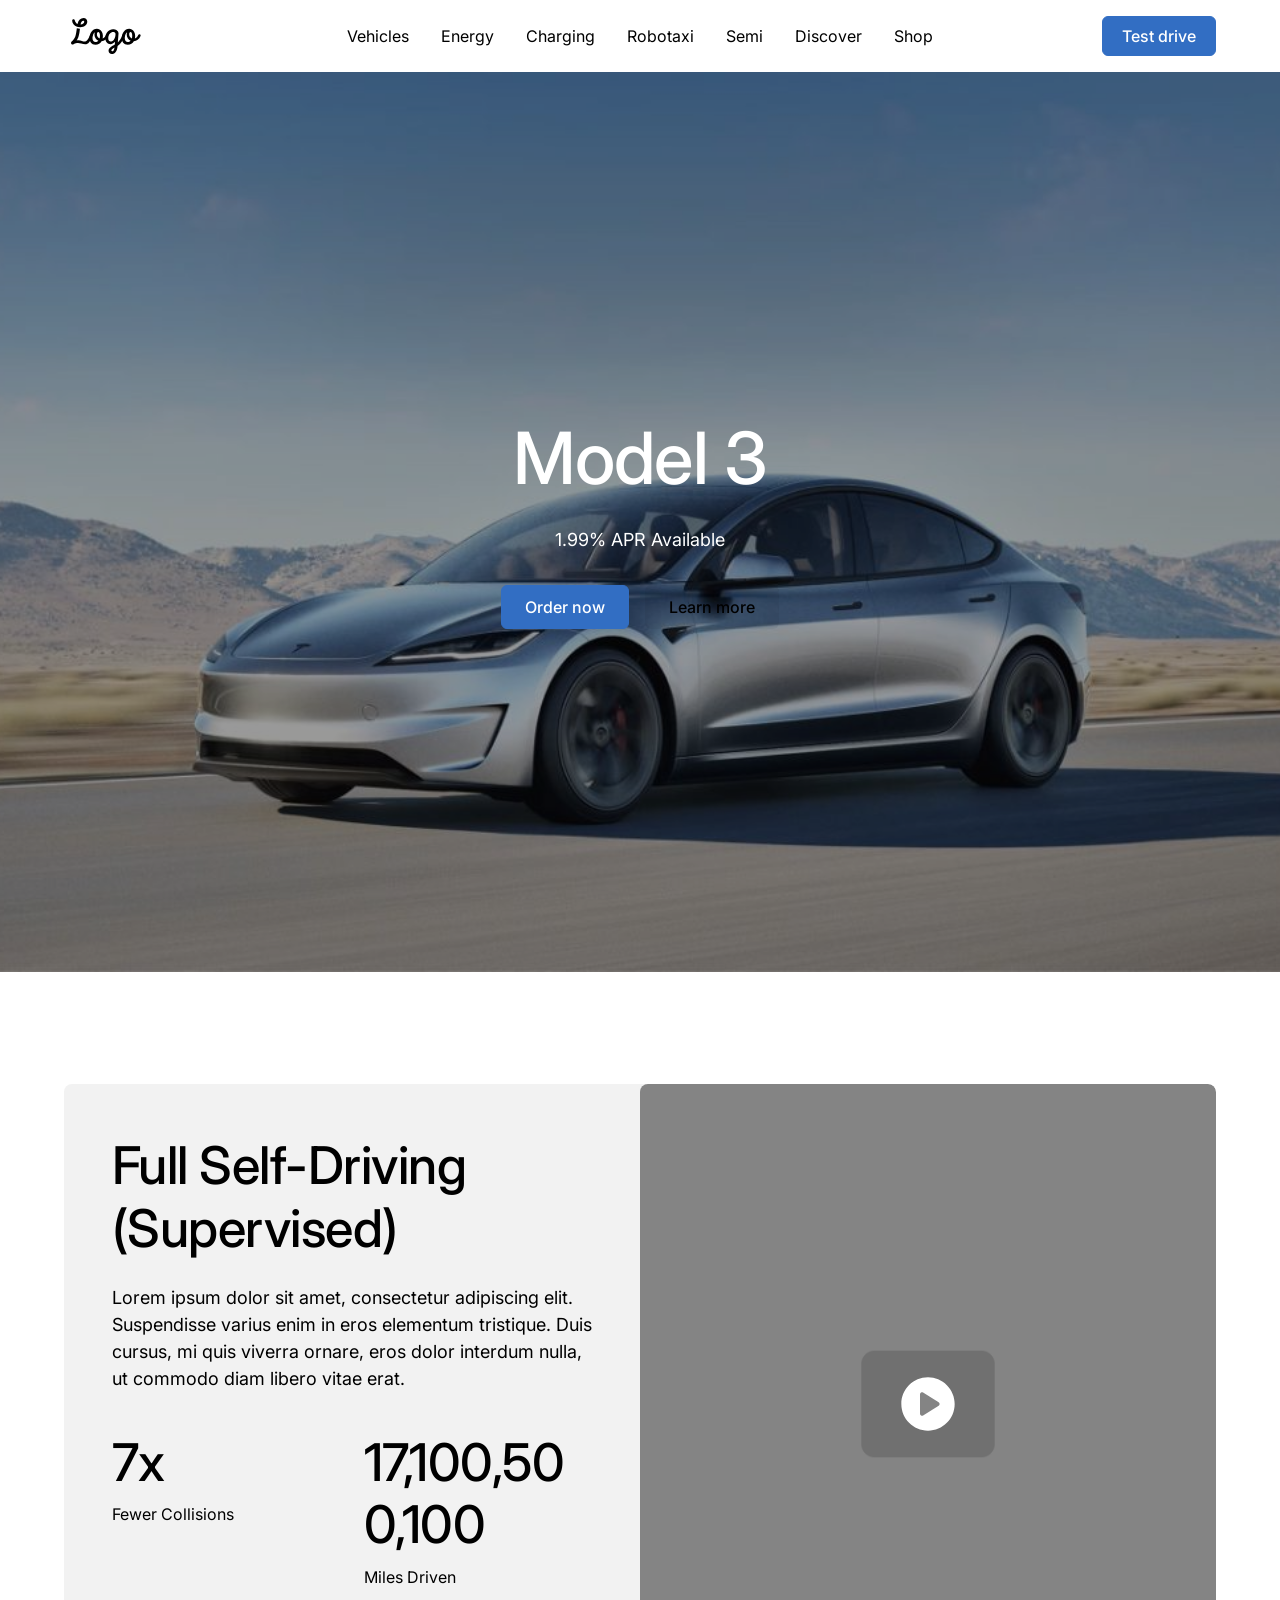
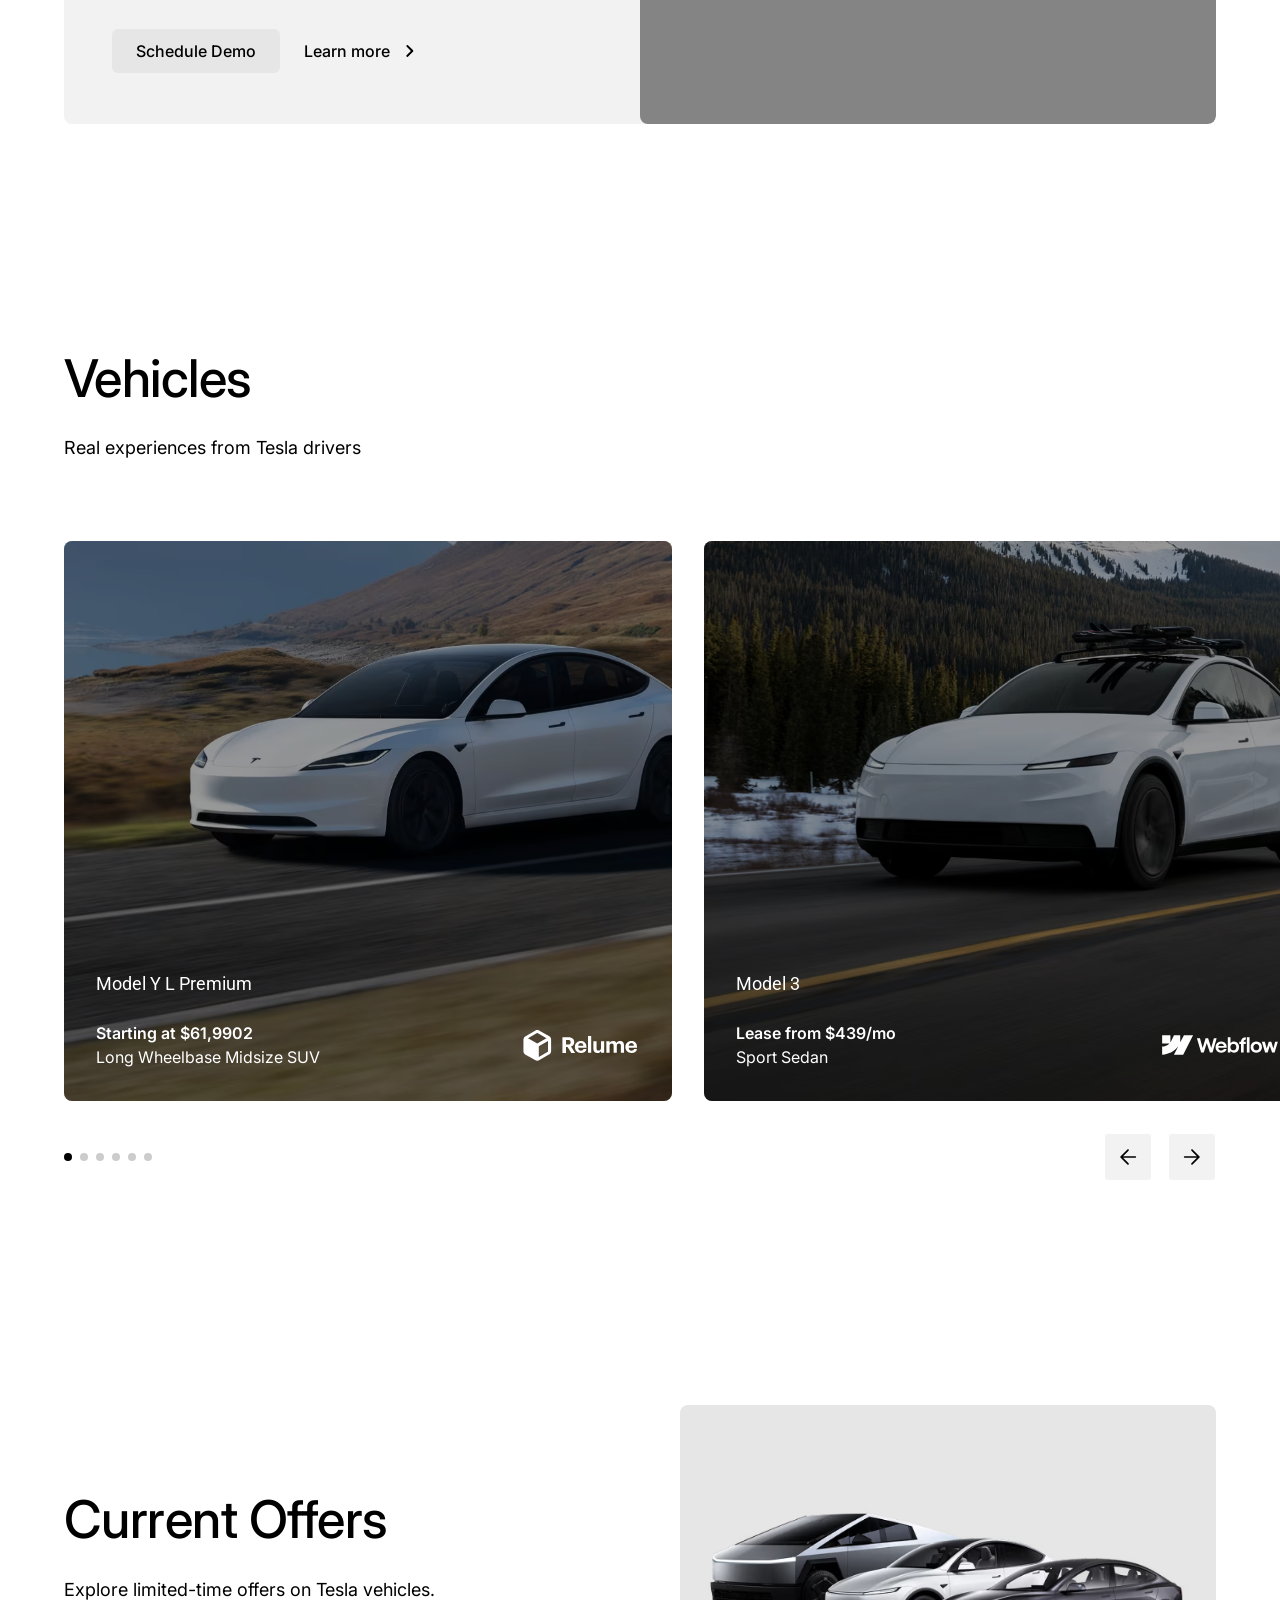
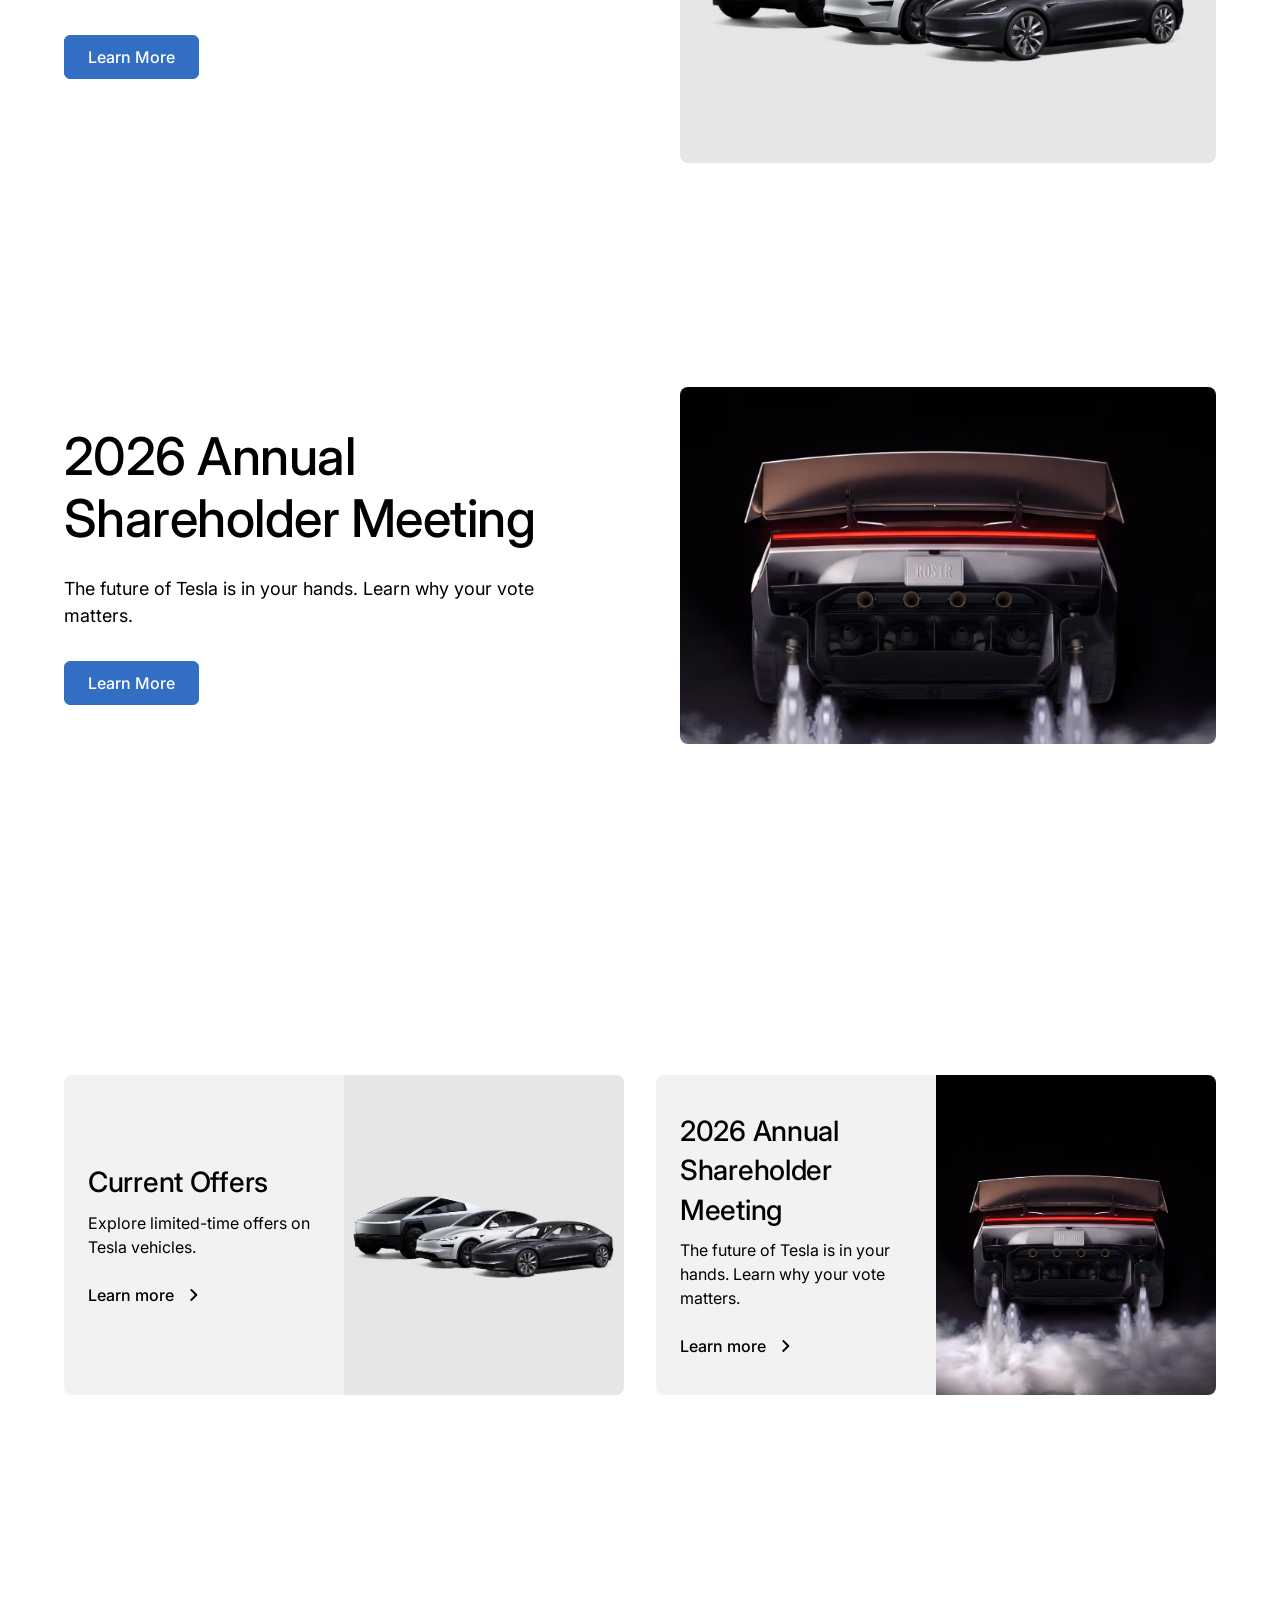
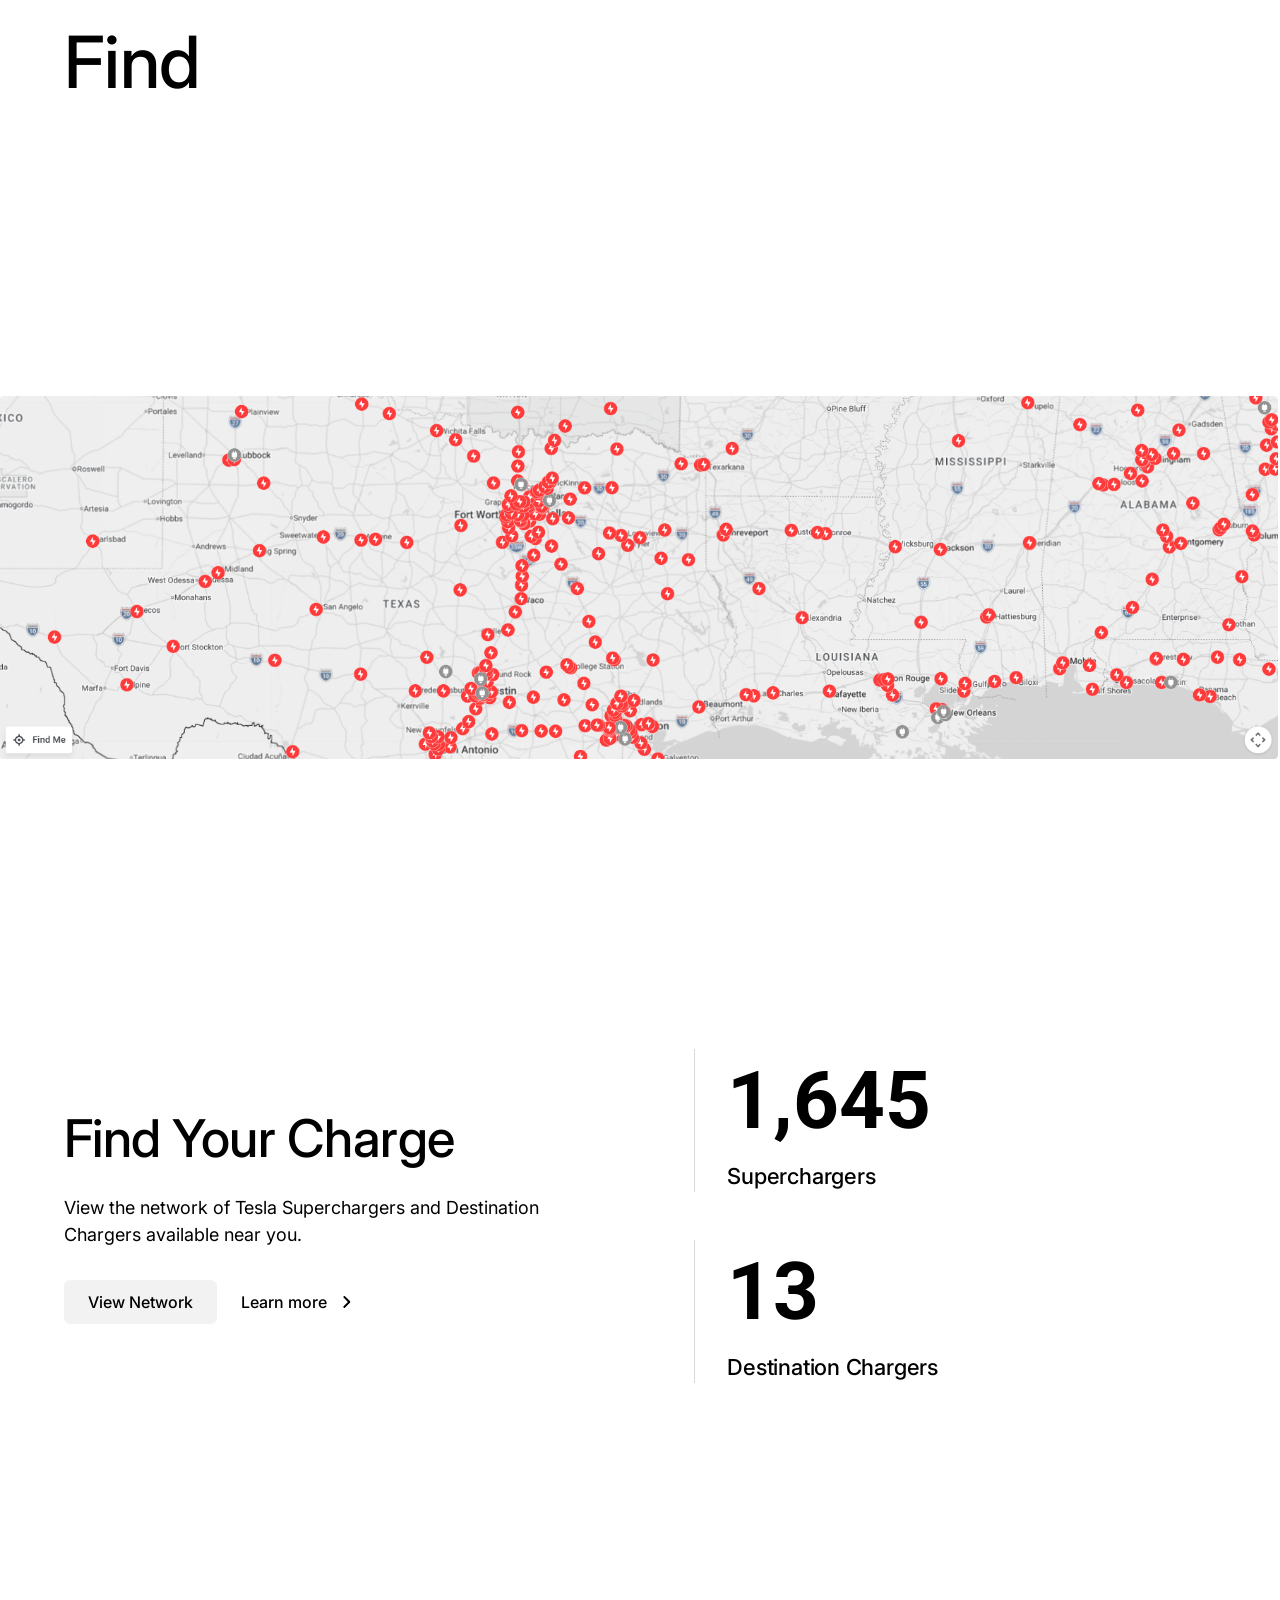
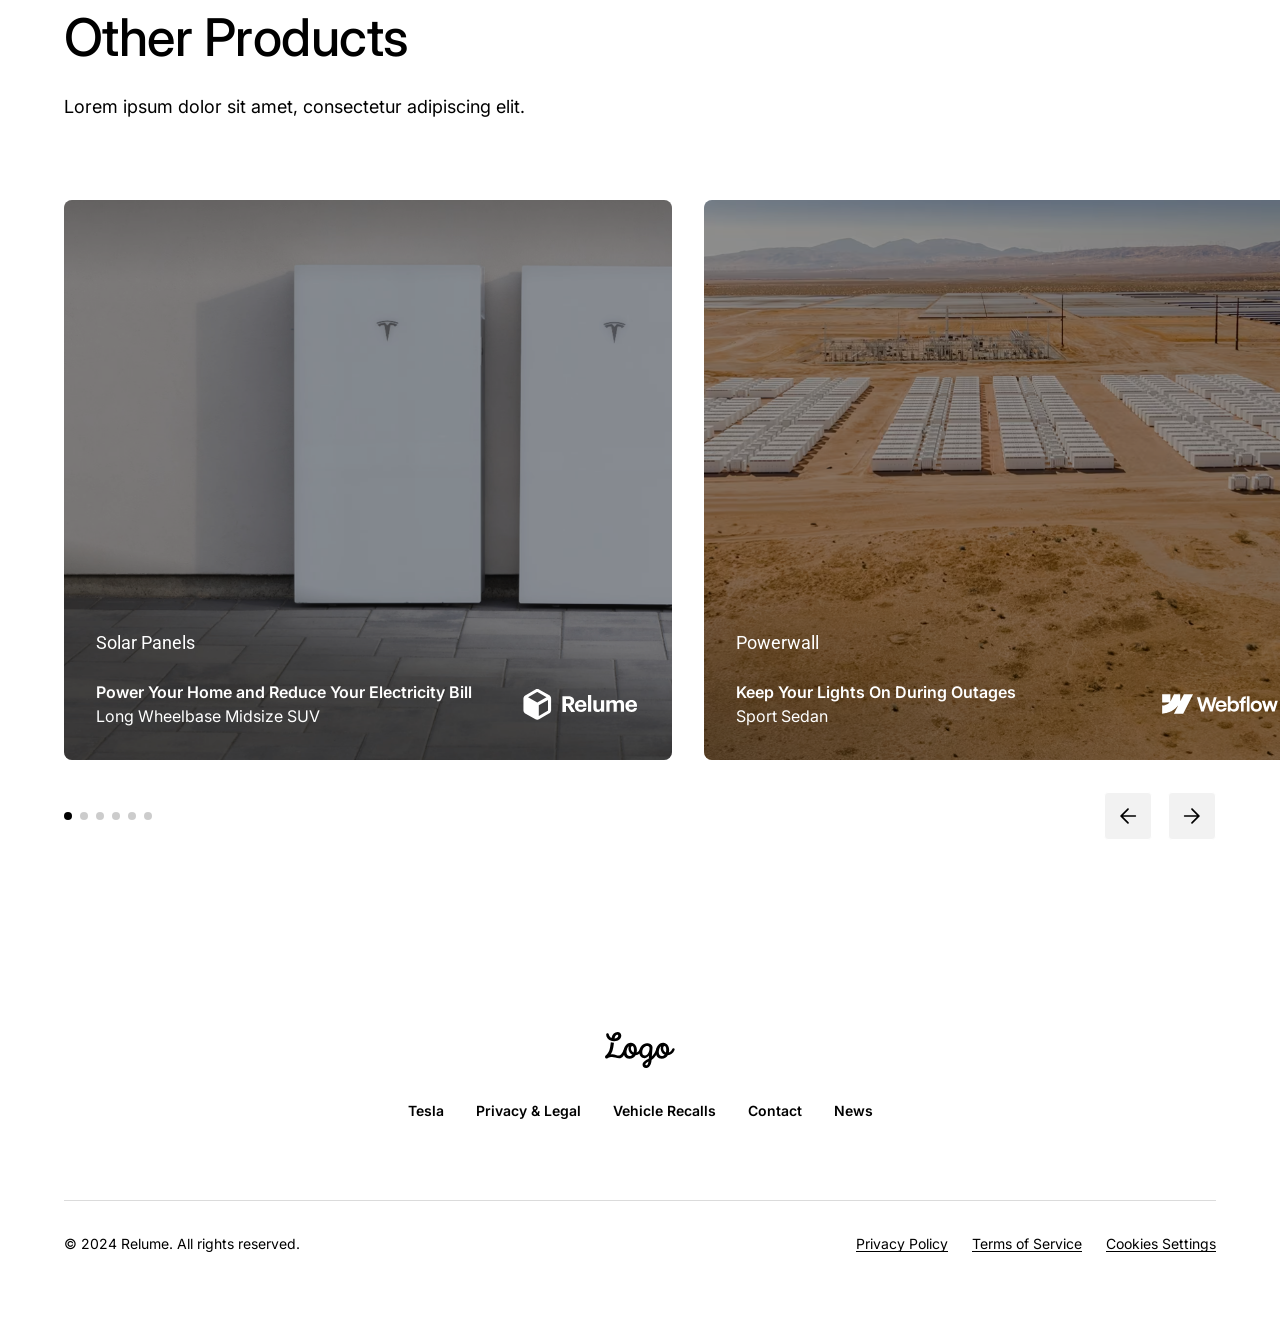
==== index.html @ d11934fb "Draft-1" ====
<!doctype html>
<html lang="en">
  <head>
    <meta charset="utf-8" />
    <meta name="viewport" content="width=device-width, initial-scale=1" />
    <title>Tesla</title>
    <link rel="preconnect" href="https://fonts.googleapis.com" />
    <link rel="preconnect" href="https://fonts.gstatic.com" crossorigin />
    <link
      rel="stylesheet"
      href="https://fonts.googleapis.com/css2?family=Inter:wght@400;500;600&family=Roboto:wght@400;700&display=swap"
    />
    <link rel="stylesheet" href="styles.css" />
  </head>
  <body>
    <header class="navbar">
      <div class="navbar__brand">
        <a class="logo" href="#" aria-label="Home">
          <img src="assets/logo.svg" alt="Logo" width="70" height="36" />
        </a>
      </div>
      <input class="navbar__toggle" id="nav-toggle" type="checkbox" aria-label="Toggle navigation menu" />
      <nav class="navbar__menu" aria-label="Main">
        <ul class="navbar__links">
          <li><a href="#">Vehicles</a></li>
          <li><a href="#">Energy</a></li>
          <li><a href="#">Charging</a></li>
          <li><a href="#">Robotaxi</a></li>
          <li><a href="#">Semi</a></li>
          <li><a href="#">Discover</a></li>
          <li><a href="#">Shop</a></li>
        </ul>
      </nav>
      <div class="navbar__actions">
        <a class="btn btn--primary btn--nav" href="#">Test drive</a>
        <label class="navbar__icon" for="nav-toggle">
          <img src="assets/icons/close.svg" alt="" width="24" height="24" />
        </label>
      </div>
    </header>

    <main>
      <section class="hero">
        <img class="hero__image" src="assets/images/hero-model-3.png" alt="Silver Tesla Model 3 driving on a desert road" />
        <div class="hero__content">
          <div class="hero__text">
            <h1 class="h1">Model 3</h1>
            <p class="lead">1.99% APR Available</p>
          </div>
          <div class="actions actions--hero">
            <a class="btn btn--primary" href="#">Order now</a>
            <a class="btn btn--secondary" href="#">Learn more</a>
          </div>
        </div>
      </section>

      <section class="section">
        <div class="container">
          <div class="fsd-card">
            <div class="fsd-card__content">
              <div class="fsd-card__body">
                <div class="title-group">
                  <h2 class="h2">Full Self-Driving (Supervised)</h2>
                  <p class="lead">
                    Lorem ipsum dolor sit amet, consectetur adipiscing elit. Suspendisse varius enim in eros
                    elementum tristique. Duis cursus, mi quis viverra ornare, eros dolor interdum nulla, ut commodo
                    diam libero vitae erat.
                  </p>
                </div>
                <dl class="fsd-card__stats">
                  <div class="fsd-card__stat">
                    <dd class="h2">7x</dd>
                    <dt>Fewer Collisions</dt>
                  </div>
                  <div class="fsd-card__stat">
                    <dd class="h2">17,100,500,100</dd>
                    <dt>Miles Driven</dt>
                  </div>
                </dl>
              </div>
              <div class="actions">
                <a class="btn btn--secondary" href="#">Schedule Demo</a>
                <a class="btn btn--link" href="#">
                  Learn more
                  <img src="assets/icons/chevron-right.svg" alt="" width="24" height="24" />
                </a>
              </div>
            </div>
            <div class="fsd-card__media">
              <picture>
                <source media="(max-width: 991px)" srcset="assets/images/video-placeholder-mobile.png" />
                <img class="fsd-card__image" src="assets/images/video-placeholder.png" alt="" loading="lazy" />
              </picture>
              <a class="fsd-card__play" href="#" aria-label="Play video">
                <img src="assets/icons/play-button.svg" alt="" width="64" height="64" />
              </a>
            </div>
          </div>
        </div>
      </section>

      <section class="section" aria-labelledby="vehicles-title">
        <div class="container">
          <div class="title-group slider__title">
            <h2 class="h2" id="vehicles-title">Vehicles</h2>
            <p class="lead">Real experiences from Tesla drivers</p>
          </div>
        </div>
        <ul class="slider__track" tabindex="0" aria-labelledby="vehicles-title">
          <li class="card">
            <img class="card__image" src="assets/images/vehicle-model-y-l.png" alt="White Tesla on a coastal road" loading="lazy" />
            <div class="card__content">
              <p class="card__title">Model Y L Premium</p>
              <div class="card__footer">
                <div class="card__meta">
                  <p class="card__name">Starting at $61,9902</p>
                  <p>Long Wheelbase Midsize SUV</p>
                </div>
                <img class="card__logo" src="assets/logos/relume.svg" alt="Relume" width="120" height="48" loading="lazy" />
              </div>
            </div>
          </li>
          <li class="card">
            <img class="card__image" src="assets/images/vehicle-model-3.png" alt="White Tesla with a roof rack on a forest road" loading="lazy" />
            <div class="card__content">
              <p class="card__title">Model 3</p>
              <div class="card__footer">
                <div class="card__meta">
                  <p class="card__name">Lease from $439/mo</p>
                  <p>Sport Sedan</p>
                </div>
                <img class="card__logo" src="assets/logos/webflow.svg" alt="Webflow" width="120" height="48" loading="lazy" />
              </div>
            </div>
          </li>
          <li class="card">
            <img class="card__image" src="assets/images/card-placeholder.png" alt="" loading="lazy" />
            <div class="card__content">
              <p class="card__title">Model Y</p>
              <div class="card__footer">
                <div class="card__meta">
                  <p class="card__name">Lease from 1.929/mo</p>
                  <p>Midsize SUV</p>
                </div>
                <img class="card__logo" src="assets/logos/relume.svg" alt="Relume" width="120" height="48" loading="lazy" />
              </div>
            </div>
          </li>
          <li class="card">
            <img class="card__image" src="assets/images/card-placeholder.png" alt="" loading="lazy" />
            <div class="card__content">
              <p class="card__title">"The Model Y L Premium fits my family and all our gear. The range is honest, even in winter."</p>
              <div class="card__footer">
                <div class="card__meta">
                  <p class="card__name">Sarah Johnson</p>
                  <p>Model Y owner, New York</p>
                </div>
                <img class="card__logo" src="assets/logos/webflow.svg" alt="Webflow" width="120" height="48" loading="lazy" />
              </div>
            </div>
          </li>
          <li class="card">
            <img class="card__image" src="assets/images/card-placeholder.png" alt="" loading="lazy" />
            <div class="card__content">
              <p class="card__title">"I drove the Semi for a week. It pulled a full load up the Grapevine without a hiccup. The future is here."</p>
              <div class="card__footer">
                <div class="card__meta">
                  <p class="card__name">Mike Chen</p>
                  <p>Semi driver, California</p>
                </div>
                <img class="card__logo" src="assets/logos/relume.svg" alt="Relume" width="120" height="48" loading="lazy" />
              </div>
            </div>
          </li>
          <li class="card">
            <img class="card__image" src="assets/images/card-placeholder.png" alt="" loading="lazy" />
            <div class="card__content">
              <p class="card__title">"The Supercharger network made a cross-country trip easy. We stopped, charged, and were back on the road in twenty minutes."</p>
              <div class="card__footer">
                <div class="card__meta">
                  <p class="card__name">Emily Davis</p>
                  <p>Model 3 owner, Texas</p>
                </div>
                <img class="card__logo" src="assets/logos/webflow.svg" alt="Webflow" width="120" height="48" loading="lazy" />
              </div>
            </div>
          </li>
        </ul>
        <div class="container slider__controls">
          <picture>
            <source media="(max-width: 991px)" srcset="assets/icons/slider-dots-mobile.svg" />
            <img src="assets/icons/slider-dots.svg" alt="" width="88" height="8" loading="lazy" />
          </picture>
          <div class="slider__buttons">
            <button class="slider__button" type="button" aria-label="Previous vehicle">
              <img src="assets/icons/arrow-back.svg" alt="" width="24" height="24" />
            </button>
            <button class="slider__button" type="button" aria-label="Next vehicle">
              <img src="assets/icons/arrow-forward.svg" alt="" width="24" height="24" />
            </button>
          </div>
        </div>
      </section>

      <section class="section">
        <div class="container split">
          <div class="split__column">
            <div class="title-group">
              <h2 class="h2">Current Offers</h2>
              <p class="lead">Explore limited-time offers on Tesla vehicles.</p>
            </div>
            <div class="actions">
              <a class="btn btn--primary" href="#">Learn More</a>
            </div>
          </div>
          <img class="split__image" src="assets/images/current-offers.png" alt="Tesla Cybertruck, Model Y and Model 3 side by side" loading="lazy" />
        </div>
      </section>

      <section class="section">
        <div class="container split">
          <div class="split__column">
            <div class="title-group">
              <h2 class="h2">2026 Annual Shareholder Meeting</h2>
              <p class="lead">The future of Tesla is in your hands. Learn why your vote matters.</p>
            </div>
            <div class="actions">
              <a class="btn btn--primary" href="#">Learn More</a>
            </div>
          </div>
          <img class="split__image" src="assets/images/shareholder-meeting.png" alt="Rear view of a Tesla with a large wing and rocket thrusters" loading="lazy" />
        </div>
      </section>

      <section class="section section--features">
        <div class="container features">
          <article class="feature-card">
            <div class="feature-card__content">
              <div class="feature-card__text">
                <h3 class="h5">Current Offers</h3>
                <p>Explore limited-time offers on Tesla vehicles.</p>
              </div>
              <a class="btn btn--link" href="#">
                Learn more
                <img src="assets/icons/chevron-right.svg" alt="" width="24" height="24" />
              </a>
            </div>
            <div class="feature-card__media">
              <img src="assets/images/current-offers.png" alt="Tesla Cybertruck, Model Y and Model 3 side by side" loading="lazy" />
            </div>
          </article>
          <article class="feature-card">
            <div class="feature-card__content">
              <div class="feature-card__text">
                <h3 class="h5">2026 Annual Shareholder Meeting</h3>
                <p>The future of Tesla is in your hands. Learn why your vote matters.</p>
              </div>
              <a class="btn btn--link" href="#">
                Learn more
                <img src="assets/icons/chevron-right.svg" alt="" width="24" height="24" />
              </a>
            </div>
            <div class="feature-card__media">
              <img src="assets/images/shareholder-meeting.png" alt="Rear view of a Tesla with a large wing and rocket thrusters" loading="lazy" />
            </div>
          </article>
        </div>
      </section>

      <section class="find">
        <div class="section">
          <div class="container">
            <h2 class="h1 find__title">Find</h2>
          </div>
        </div>
        <img class="find__image" src="assets/images/charging-map.png" alt="Map of Tesla charging locations across the southern United States" loading="lazy" />
      </section>

      <section class="section">
        <div class="container stats">
          <div class="stats__intro">
            <div class="title-group">
              <h2 class="h2">Find Your Charge</h2>
              <p class="lead">View the network of Tesla Superchargers and Destination Chargers available near you.</p>
            </div>
            <div class="actions">
              <a class="btn btn--secondary" href="#">View Network</a>
              <a class="btn btn--link" href="#">
                Learn more
                <img src="assets/icons/chevron-right.svg" alt="" width="24" height="24" />
              </a>
            </div>
          </div>
          <div class="stats__list">
            <div class="stat">
              <p class="stat__value">1,645</p>
              <p class="h6">Superchargers</p>
            </div>
            <div class="stat">
              <p class="stat__value">13</p>
              <p class="h6">Destination Chargers</p>
            </div>
          </div>
        </div>
      </section>

      <section class="section" aria-labelledby="products-title">
        <div class="container">
          <div class="title-group slider__title">
            <h2 class="h2" id="products-title">Other Products</h2>
            <p class="lead">Lorem ipsum dolor sit amet, consectetur adipiscing elit.</p>
          </div>
        </div>
        <ul class="slider__track" tabindex="0" aria-labelledby="products-title">
          <li class="card">
            <img class="card__image" src="assets/images/product-solar-panels.png" alt="Two Tesla battery units mounted on a wall" loading="lazy" />
            <div class="card__content">
              <p class="card__title">Solar Panels</p>
              <div class="card__footer">
                <div class="card__meta">
                  <p class="card__name">Power Your Home and Reduce Your Electricity Bill</p>
                  <p>Long Wheelbase Midsize SUV</p>
                </div>
                <img class="card__logo" src="assets/logos/relume.svg" alt="Relume" width="120" height="48" loading="lazy" />
              </div>
            </div>
          </li>
          <li class="card">
            <img class="card__image" src="assets/images/product-powerwall.png" alt="Rows of Tesla battery units at a desert energy site" loading="lazy" />
            <div class="card__content">
              <p class="card__title">Powerwall</p>
              <div class="card__footer">
                <div class="card__meta">
                  <p class="card__name">Keep Your Lights On During Outages</p>
                  <p>Sport Sedan</p>
                </div>
                <img class="card__logo" src="assets/logos/webflow.svg" alt="Webflow" width="120" height="48" loading="lazy" />
              </div>
            </div>
          </li>
          <li class="card">
            <img class="card__image" src="assets/images/card-placeholder.png" alt="" loading="lazy" />
            <div class="card__content">
              <p class="card__title">Megapack</p>
              <div class="card__footer">
                <div class="card__meta">
                  <p class="card__name">Massive Batteries for Massive Energy Support</p>
                  <p>Midsize SUV</p>
                </div>
                <img class="card__logo" src="assets/logos/relume.svg" alt="Relume" width="120" height="48" loading="lazy" />
              </div>
            </div>
          </li>
          <li class="card">
            <img class="card__image" src="assets/images/card-placeholder.png" alt="" loading="lazy" />
            <div class="card__content">
              <p class="card__title">"The Model Y L Premium fits my family and all our gear. The range is honest, even in winter."</p>
              <div class="card__footer">
                <div class="card__meta">
                  <p class="card__name">Sarah Johnson</p>
                  <p>Model Y owner, New York</p>
                </div>
                <img class="card__logo" src="assets/logos/webflow.svg" alt="Webflow" width="120" height="48" loading="lazy" />
              </div>
            </div>
          </li>
          <li class="card">
            <img class="card__image" src="assets/images/card-placeholder.png" alt="" loading="lazy" />
            <div class="card__content">
              <p class="card__title">"I drove the Semi for a week. It pulled a full load up the Grapevine without a hiccup. The future is here."</p>
              <div class="card__footer">
                <div class="card__meta">
                  <p class="card__name">Mike Chen</p>
                  <p>Semi driver, California</p>
                </div>
                <img class="card__logo" src="assets/logos/relume.svg" alt="Relume" width="120" height="48" loading="lazy" />
              </div>
            </div>
          </li>
          <li class="card">
            <img class="card__image" src="assets/images/card-placeholder.png" alt="" loading="lazy" />
            <div class="card__content">
              <p class="card__title">"The Supercharger network made a cross-country trip easy. We stopped, charged, and were back on the road in twenty minutes."</p>
              <div class="card__footer">
                <div class="card__meta">
                  <p class="card__name">Emily Davis</p>
                  <p>Model 3 owner, Texas</p>
                </div>
                <img class="card__logo" src="assets/logos/webflow.svg" alt="Webflow" width="120" height="48" loading="lazy" />
              </div>
            </div>
          </li>
        </ul>
        <div class="container slider__controls">
          <picture>
            <source media="(max-width: 991px)" srcset="assets/icons/slider-dots-mobile.svg" />
            <img src="assets/icons/slider-dots.svg" alt="" width="88" height="8" loading="lazy" />
          </picture>
          <div class="slider__buttons">
            <button class="slider__button" type="button" aria-label="Previous product">
              <img src="assets/icons/arrow-back.svg" alt="" width="24" height="24" />
            </button>
            <button class="slider__button" type="button" aria-label="Next product">
              <img src="assets/icons/arrow-forward.svg" alt="" width="24" height="24" />
            </button>
          </div>
        </div>
      </section>
    </main>

    <footer class="footer">
      <div class="container footer__container">
        <div class="footer__content">
          <a class="logo" href="#" aria-label="Home">
            <img src="assets/logo.svg" alt="Logo" width="70" height="36" />
          </a>
          <nav aria-label="Footer">
            <ul class="footer__links">
              <li><a href="#">Tesla</a></li>
              <li><a href="#">Privacy &amp; Legal</a></li>
              <li><a href="#">Vehicle Recalls</a></li>
              <li><a href="#">Contact</a></li>
              <li><a href="#">News</a></li>
            </ul>
          </nav>
        </div>

        <div class="footer__credits">
          <img class="footer__divider" src="assets/divider.svg" alt="" />
          <div class="footer__row">
            <p>© 2024 Relume. All rights reserved.</p>
            <ul class="footer__legal">
              <li><a href="#">Privacy Policy</a></li>
              <li><a href="#">Terms of Service</a></li>
              <li><a href="#">Cookies Settings</a></li>
            </ul>
          </div>
        </div>
      </div>
    </footer>
  </body>
</html>
---- styles.css ----
:root {
  /* Figma variables, desktop mode */
  --color-text: #000000;
  --color-background: #ffffff;
  --color-foreground: #f2f2f2;
  --color-border: #00000026;
  --color-primary: #326ec3;
  --color-secondary: #0000000d;

  --h1: 72px;
  --h2: 52px;
  --h5: 28px;
  --h6: 22px;
  --stat: 80px;
  --text-medium: 18px;
  --text-regular: 16px;
  --text-small: 14px;

  --page-padding: 64px;
  --section-padding: 112px;
  --footer-padding: 80px;
  --container: 1280px;
  --radius: 8px;

  --gap-title: 24px;
  --gap-column: 32px;
  --gap-split: 80px;
  --gap-card: 32px;
  --card-width: 608px;
  --card-padding: 32px;
}

*,
*::before,
*::after {
  box-sizing: border-box;
}

body {
  margin: 0;
  background: var(--color-background);
  color: var(--color-text);
  font-family: "Inter", sans-serif;
  font-size: var(--text-regular);
  line-height: 1.5;
  -webkit-font-smoothing: antialiased;
}

h1,
h2,
h3,
p,
ul,
dl,
dd {
  margin: 0;
  padding: 0;
}

ul {
  list-style: none;
}

a {
  color: inherit;
  text-decoration: none;
}

img {
  display: block;
}

a:focus-visible,
button:focus-visible,
.slider__track:focus-visible {
  outline: 2px solid var(--color-primary);
  outline-offset: 2px;
}

/* Typography */
.h1,
.h2,
.h5,
.h6 {
  font-weight: 500;
  letter-spacing: -0.01em;
  word-break: break-word;
}

.h1 {
  font-size: var(--h1);
  line-height: 1.2;
}

.h2 {
  font-size: var(--h2);
  line-height: 1.2;
}

.h5 {
  font-size: var(--h5);
  line-height: 1.4;
}

.h6 {
  font-size: var(--h6);
  line-height: 1.4;
}

.lead {
  font-size: var(--text-medium);
}

/* Layout */
.container {
  width: min(var(--container), 100% - 2 * var(--page-padding));
  margin-inline: auto;
}

.section {
  padding-block: var(--section-padding);
}

.title-group {
  display: flex;
  flex-direction: column;
  gap: var(--gap-title);
}

.actions {
  display: flex;
  align-items: center;
  gap: 24px;
}

.actions--hero {
  justify-content: center;
  gap: 16px;
}

/* Buttons: Figma strokes sit inside the frame, so padding is reduced by the 1px border. */
.btn {
  display: inline-flex;
  align-items: center;
  justify-content: center;
  padding: 9px 23px;
  border: 1px solid transparent;
  border-radius: 6px;
  font-size: var(--text-regular);
  font-weight: 500;
  white-space: nowrap;
}

.btn--primary {
  background: var(--color-primary);
  border-color: var(--color-primary);
  color: #ffffff;
}

.btn--primary:hover {
  background: #2a5da6;
  border-color: #2a5da6;
}

.btn--secondary {
  background: var(--color-secondary);
}

.btn--secondary:hover {
  background: #0000001a;
}

.btn--nav {
  padding: 7px 19px;
}

.btn--link {
  gap: 8px;
  padding: 0;
  border: 0;
}

.btn--link:hover {
  text-decoration: underline;
}

.logo {
  display: flex;
  justify-content: center;
  width: 84px;
  height: 36px;
}

/* Navbar */
.navbar {
  position: relative;
  display: flex;
  align-items: center;
  gap: 32px;
  height: 72px;
  padding-inline: var(--page-padding);
  background: var(--color-background);
}

.navbar__brand,
.navbar__actions {
  display: flex;
  flex: 1 1 0;
  align-items: center;
  min-width: 0;
}

.navbar__actions {
  justify-content: flex-end;
}

.navbar__toggle,
.navbar__icon {
  display: none;
}

.navbar__links {
  display: flex;
  align-items: center;
  gap: 32px;
  white-space: nowrap;
}

.navbar__links a:hover {
  text-decoration: underline;
}

/* Hero */
.hero {
  position: relative;
  display: flex;
  align-items: center;
  justify-content: center;
  min-height: 900px;
  padding-inline: var(--page-padding);
  color: #ffffff;
  text-align: center;
}

.hero::after {
  content: "";
  position: absolute;
  inset: 0;
  background: #00000066;
}

.hero__image {
  position: absolute;
  inset: 0;
  width: 100%;
  height: 100%;
  object-fit: cover;
}

.hero__content {
  position: relative;
  z-index: 1;
  display: flex;
  flex-direction: column;
  gap: var(--gap-column);
  width: 100%;
  max-width: 768px;
}

.hero__text {
  display: flex;
  flex-direction: column;
  gap: var(--gap-title);
}

.hero .btn--secondary {
  color: var(--color-text);
}

/* Full Self-Driving card */
.fsd-card {
  display: flex;
  min-height: 640px;
  overflow: hidden;
  border-radius: var(--radius);
  background: var(--color-foreground);
}

.fsd-card__content {
  display: flex;
  flex: 0 0 50%;
  flex-direction: column;
  justify-content: center;
  gap: 32px;
  min-width: 0;
  padding: 48px;
}

.fsd-card__body {
  display: flex;
  flex-direction: column;
  gap: 32px;
}

.fsd-card__stats {
  display: flex;
  gap: 24px;
  padding-block: 8px;
}

.fsd-card__stat {
  display: flex;
  flex: 1 1 0;
  flex-direction: column;
  gap: 8px;
  min-width: 0;
}

.fsd-card__media {
  position: relative;
  flex: 0 0 50%;
  min-width: 0;
  overflow: hidden;
  border-radius: var(--radius);
}

.fsd-card__media::after {
  content: "";
  position: absolute;
  inset: 0;
  background: #00000066;
}

.fsd-card__image {
  position: absolute;
  inset: 0;
  width: 100%;
  height: 100%;
  object-fit: cover;
}

.fsd-card__play {
  position: absolute;
  top: 50%;
  left: 50%;
  z-index: 1;
  transform: translate(-50%, -50%);
}

/* Sliders */
.slider__title {
  max-width: 768px;
  margin-bottom: var(--gap-split);
}

.slider__track {
  display: flex;
  gap: var(--gap-card);
  /* The track bleeds to the page edge so the next card peeks in, as in Figma. */
  padding-inline: max(var(--page-padding), (100% - var(--container)) / 2);
  overflow-x: auto;
  scroll-padding-inline: max(var(--page-padding), (100% - var(--container)) / 2);
  scroll-snap-type: x mandatory;
  scrollbar-width: none;
}

.slider__track::-webkit-scrollbar {
  display: none;
}

.card {
  position: relative;
  display: flex;
  flex: 0 0 var(--card-width);
  flex-direction: column;
  justify-content: flex-end;
  height: 560px;
  padding: var(--card-padding);
  overflow: hidden;
  border-radius: var(--radius);
  color: #ffffff;
  scroll-snap-align: start;
}

.card::after {
  content: "";
  position: absolute;
  inset: 0;
  background: #00000066;
}

.card__image {
  position: absolute;
  inset: 0;
  width: 100%;
  height: 100%;
  object-fit: cover;
}

.card__content {
  position: relative;
  z-index: 1;
  display: flex;
  flex-direction: column;
  gap: 24px;
}

.card__title {
  font-family: "Roboto", sans-serif;
  font-size: 18px;
}

.card__footer {
  display: flex;
  align-items: flex-end;
  gap: 24px;
}

.card__meta {
  flex: 1 1 0;
  min-width: 0;
}

.card__name {
  font-weight: 600;
}

.card__logo {
  flex: none;
}

.slider__controls {
  display: flex;
  align-items: center;
  justify-content: space-between;
  margin-top: 32px;
}

.slider__buttons {
  display: flex;
  gap: 16px;
}

.slider__button {
  display: flex;
  padding: 11px;
  border: 1px solid var(--color-background);
  border-radius: 4px;
  background: var(--color-foreground);
  cursor: pointer;
}

/* Current Offers and Shareholder Meeting */
.split {
  display: flex;
  align-items: center;
  gap: var(--gap-split);
}

.split__column {
  display: flex;
  flex: 1 1 0;
  flex-direction: column;
  gap: var(--gap-column);
  min-width: 0;
}

.split__image {
  flex: 1 1 0;
  min-width: 0;
  aspect-ratio: 600 / 400;
  border-radius: var(--radius);
  object-fit: cover;
}

/* Feature cards */
.section--features {
  /* Includes the empty 27px Section Title and its 80px gap from the Figma frame. */
  padding-top: calc(var(--section-padding) + 107px);
}

.features {
  display: flex;
  gap: 32px;
}

.feature-card {
  display: flex;
  flex: 1 1 0;
  min-width: 0;
  min-height: 320px;
  overflow: hidden;
  border-radius: var(--radius);
  background: var(--color-foreground);
}

.feature-card__content {
  display: flex;
  flex: 0 0 50%;
  flex-direction: column;
  align-items: flex-start;
  justify-content: center;
  gap: 24px;
  min-width: 0;
  padding: 24px;
}

.feature-card__text {
  display: flex;
  flex-direction: column;
  gap: 8px;
}

.feature-card__media {
  position: relative;
  flex: 0 0 50%;
  min-width: 0;
}

.feature-card__media img {
  position: absolute;
  inset: 0;
  width: 100%;
  height: 100%;
  object-fit: cover;
}

/* Find */
.find__title {
  max-width: 768px;
}

.find__image {
  width: 100%;
  aspect-ratio: 1440 / 810;
  object-fit: contain;
}

/* Stats */
.stats {
  display: flex;
  align-items: center;
  gap: var(--gap-split);
}

.stats__intro {
  display: flex;
  flex: 1 1 616px;
  flex-direction: column;
  gap: var(--gap-column);
  min-width: 0;
}

.stats__list {
  display: flex;
  flex: 1 1 584px;
  flex-direction: column;
  gap: 48px;
  min-width: 0;
}

.stat {
  display: flex;
  flex-direction: column;
  gap: 8px;
  padding-left: 32px;
  border-left: 1px solid var(--color-border);
}

.stat__value {
  font-family: "Roboto", sans-serif;
  font-size: var(--stat);
  font-weight: 700;
  line-height: 1.3;
}

/* Footer */
.footer {
  padding-block: var(--footer-padding);
  font-size: var(--text-small);
}

.footer__container {
  display: flex;
  flex-direction: column;
  align-items: center;
  gap: 80px;
}

.footer__content {
  display: flex;
  flex-direction: column;
  align-items: center;
  gap: 32px;
  width: 100%;
  max-width: 480px;
}

.footer__links {
  display: flex;
  flex-wrap: wrap;
  justify-content: center;
  gap: 32px;
  font-weight: 600;
  white-space: nowrap;
}

.footer__links a:hover {
  text-decoration: underline;
}

.footer__credits {
  display: flex;
  flex-direction: column;
  gap: 32px;
  width: 100%;
}

/* The Figma divider has zero layout height and paints 1px above its position. */
.footer__divider {
  width: 100%;
  height: 1px;
  margin-top: -1px;
}

.footer__row {
  display: flex;
  align-items: flex-start;
  justify-content: space-between;
}

.footer__legal {
  display: flex;
  gap: 24px;
  white-space: nowrap;
}

.footer__legal a {
  text-decoration: underline;
  text-decoration-skip-ink: none;
  text-decoration-thickness: from-font;
  text-underline-position: from-font;
}

/* Figma Mobile frame */
@media (max-width: 991px) {
  :root {
    --h1: 44px;
    --h2: 40px;
    --h5: 20px;
    --h6: 18px;
    --stat: 56px;
    --text-medium: 12px;
    --text-regular: 12px;
    --text-small: 12px;

    --page-padding: 20px;
    --section-padding: 64px;
    --footer-padding: 48px;

    --gap-title: 20px;
    --gap-column: 24px;
    --gap-split: 48px;
    --gap-card: 24px;
    --card-width: 300px;
    --card-padding: 24px;
  }

  .navbar {
    gap: 16px;
    height: 64px;
    padding-right: 12px;
  }

  .navbar__actions {
    flex: none;
    gap: 8px;
  }

  .btn--nav {
    padding: 3px 19px;
  }

  .navbar__toggle {
    display: block;
    position: absolute;
    width: 1px;
    height: 1px;
    margin: 0;
    opacity: 0;
  }

  .navbar__toggle:focus-visible ~ .navbar__actions .navbar__icon {
    outline: 2px solid var(--color-primary);
  }

  .navbar__icon {
    display: flex;
    align-items: center;
    justify-content: center;
    width: 48px;
    height: 48px;
    cursor: pointer;
  }

  .navbar__menu {
    display: none;
    position: absolute;
    top: 100%;
    left: 0;
    z-index: 10;
    width: 100%;
    padding: 8px var(--page-padding) 24px;
    background: var(--color-background);
  }

  .navbar__toggle:checked ~ .navbar__menu {
    display: block;
  }

  .navbar__links {
    flex-direction: column;
    align-items: flex-start;
    gap: 16px;
  }

  .hero {
    min-height: 812px;
  }

  .fsd-card {
    flex-direction: column;
    min-height: 0;
  }

  .fsd-card__content {
    flex: none;
    gap: 24px;
    padding: 24px;
  }

  .fsd-card__body {
    gap: 24px;
  }

  .fsd-card__stats {
    flex-direction: column;
  }

  .fsd-card__stat {
    flex: none;
  }

  .fsd-card__media {
    flex: none;
    height: 326px;
  }

  .card__content {
    gap: 20px;
  }

  .card__footer {
    flex-direction: column;
    align-items: flex-start;
    gap: 16px;
  }

  .card__meta {
    flex: none;
  }

  .split {
    flex-direction: column;
    align-items: stretch;
  }

  .split__column {
    flex: none;
  }

  .split__image {
    flex: none;
    width: 100%;
    aspect-ratio: 335 / 218;
  }

  .section--features {
    /* Empty 18px Section Title plus its 48px gap. */
    padding-top: calc(var(--section-padding) + 66px);
  }

  .features {
    flex-direction: column;
    gap: 24px;
  }

  .feature-card {
    flex: none;
    flex-direction: column;
    min-height: 0;
  }

  .feature-card__content {
    flex: none;
    gap: 20px;
  }

  .feature-card__media {
    flex: none;
    height: 326px;
  }

  .find__image {
    aspect-ratio: 375 / 211;
  }

  .stats {
    flex-direction: column;
    align-items: stretch;
  }

  .stats__intro,
  .stats__list {
    flex: none;
  }

  .stats__list {
    gap: 32px;
  }

  .footer__container {
    gap: 48px;
  }

  .footer__links {
    flex-direction: column;
    flex-wrap: nowrap;
    align-items: center;
    gap: 24px;
  }

  .footer__credits {
    gap: 24px;
    padding-bottom: 16px;
  }

  .footer__row {
    flex-direction: column-reverse;
    align-items: center;
    gap: 32px;
  }

  .footer__legal {
    flex-direction: column;
    align-items: center;
    gap: 16px;
  }
}
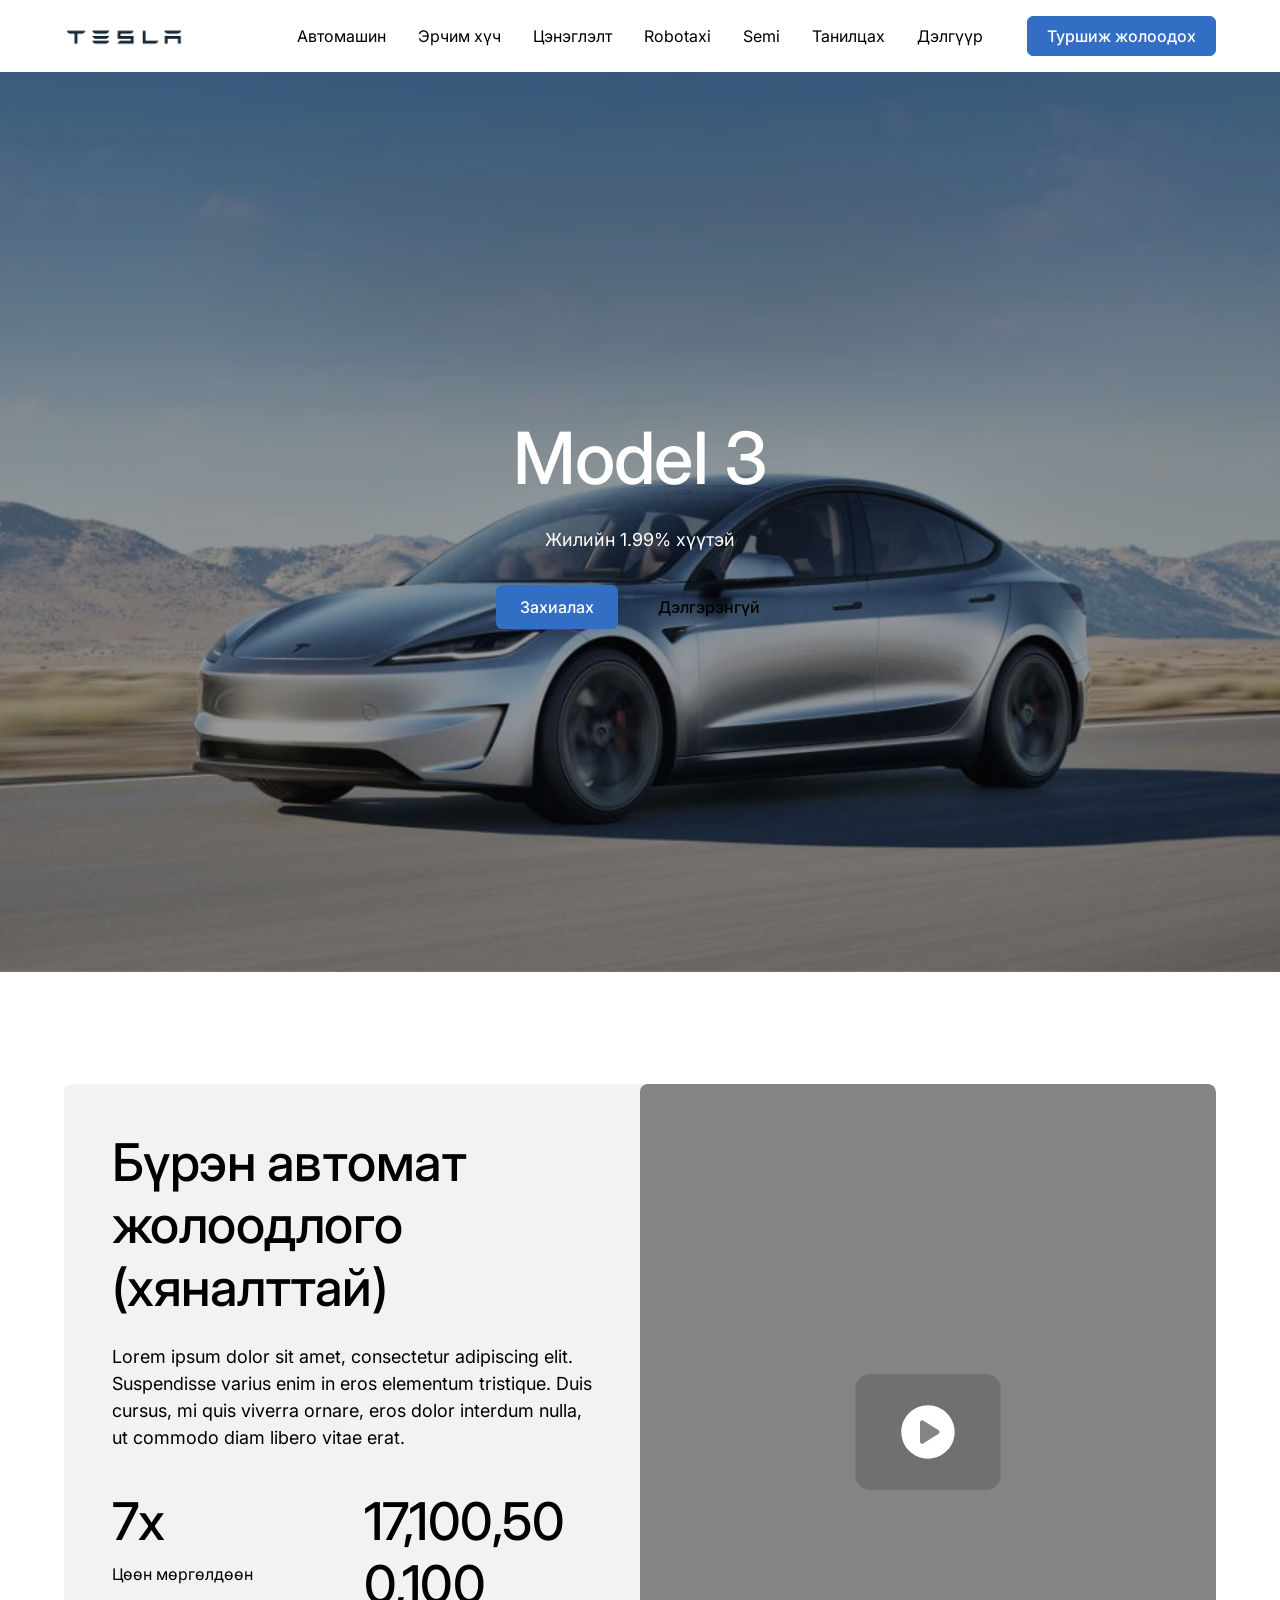
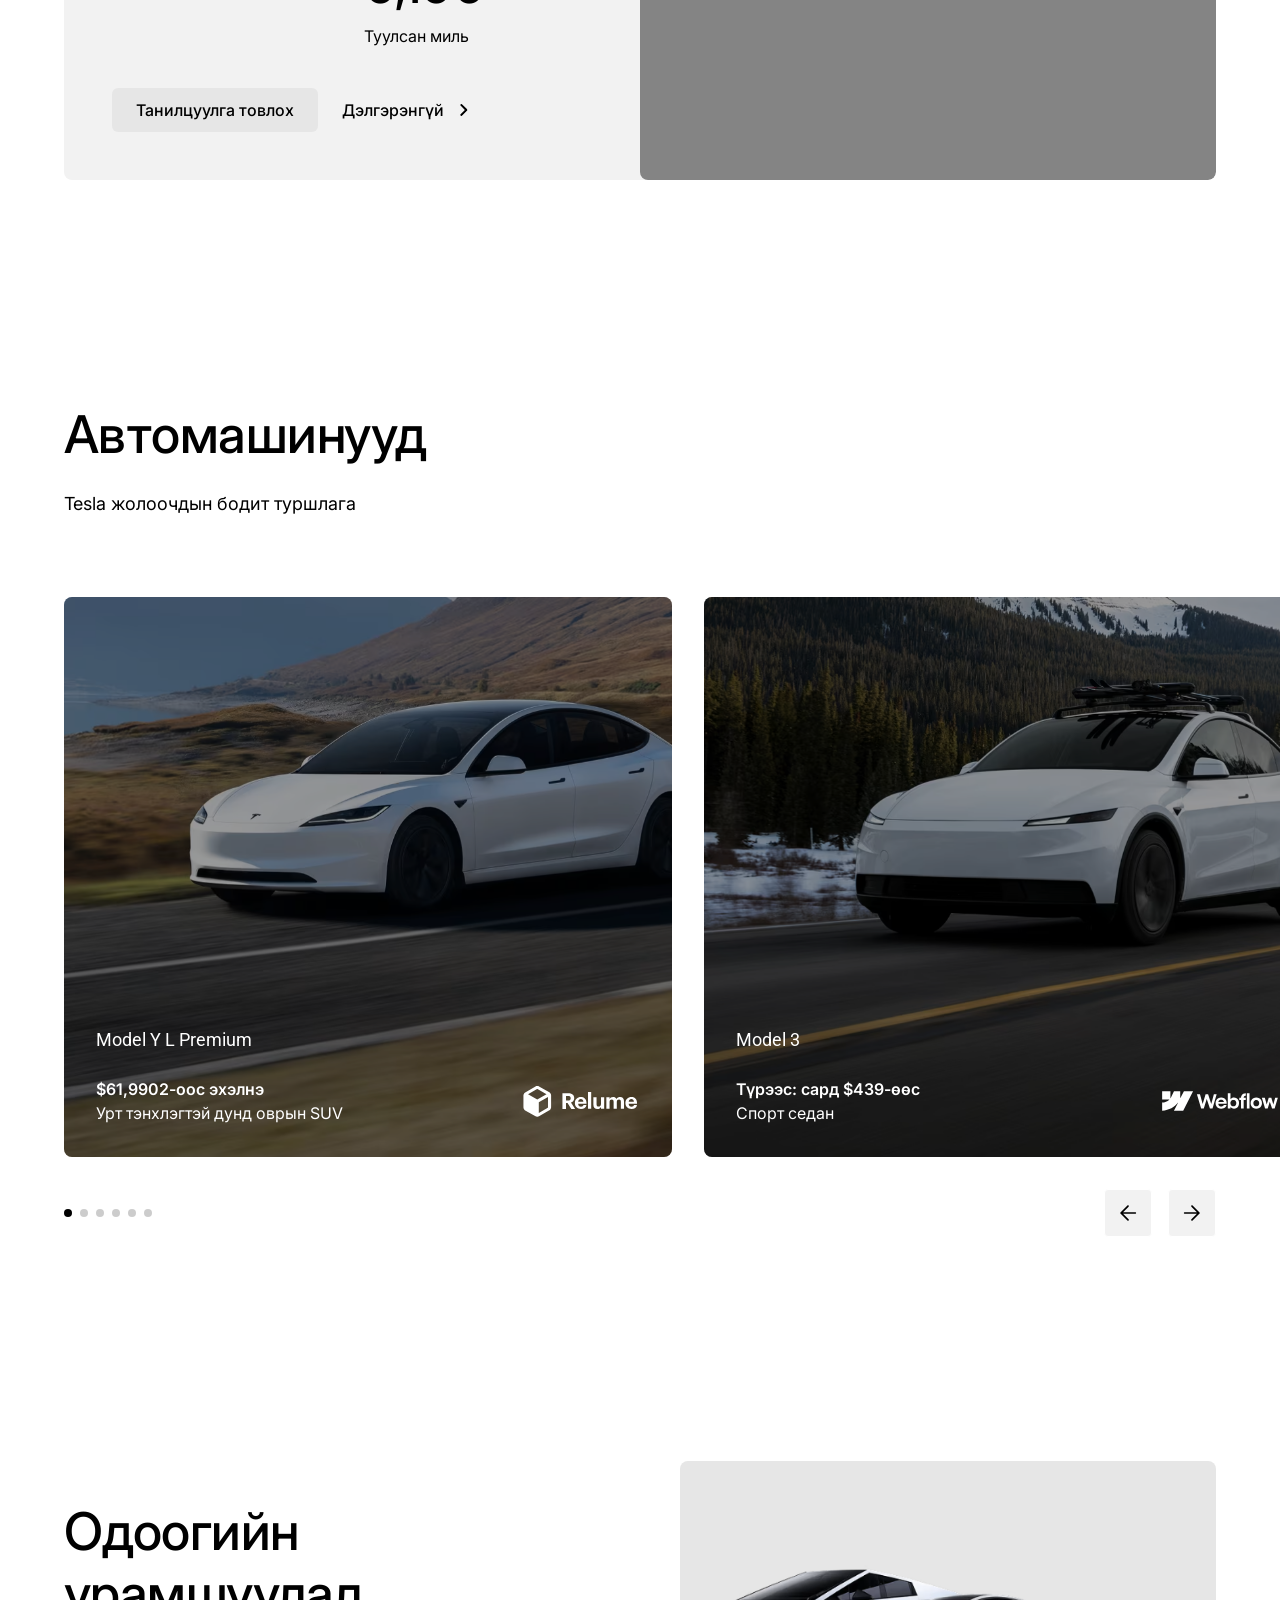
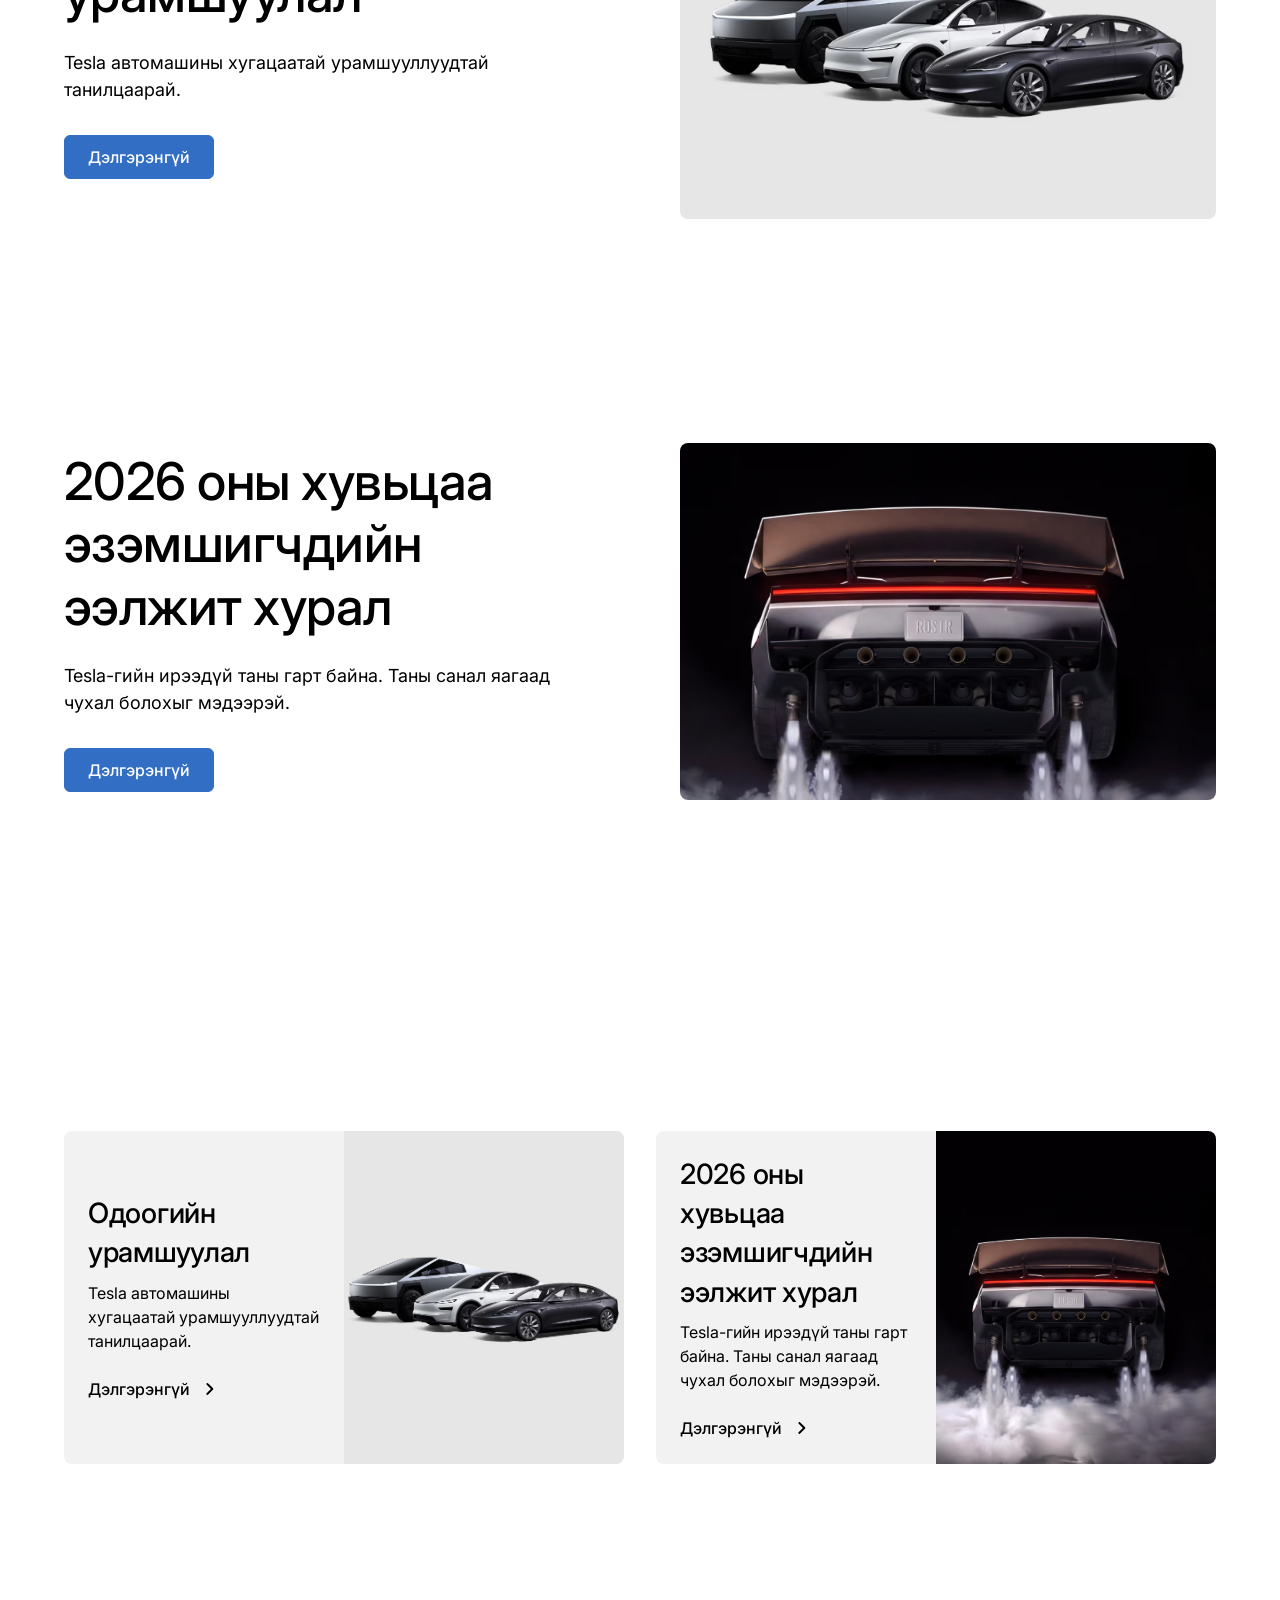
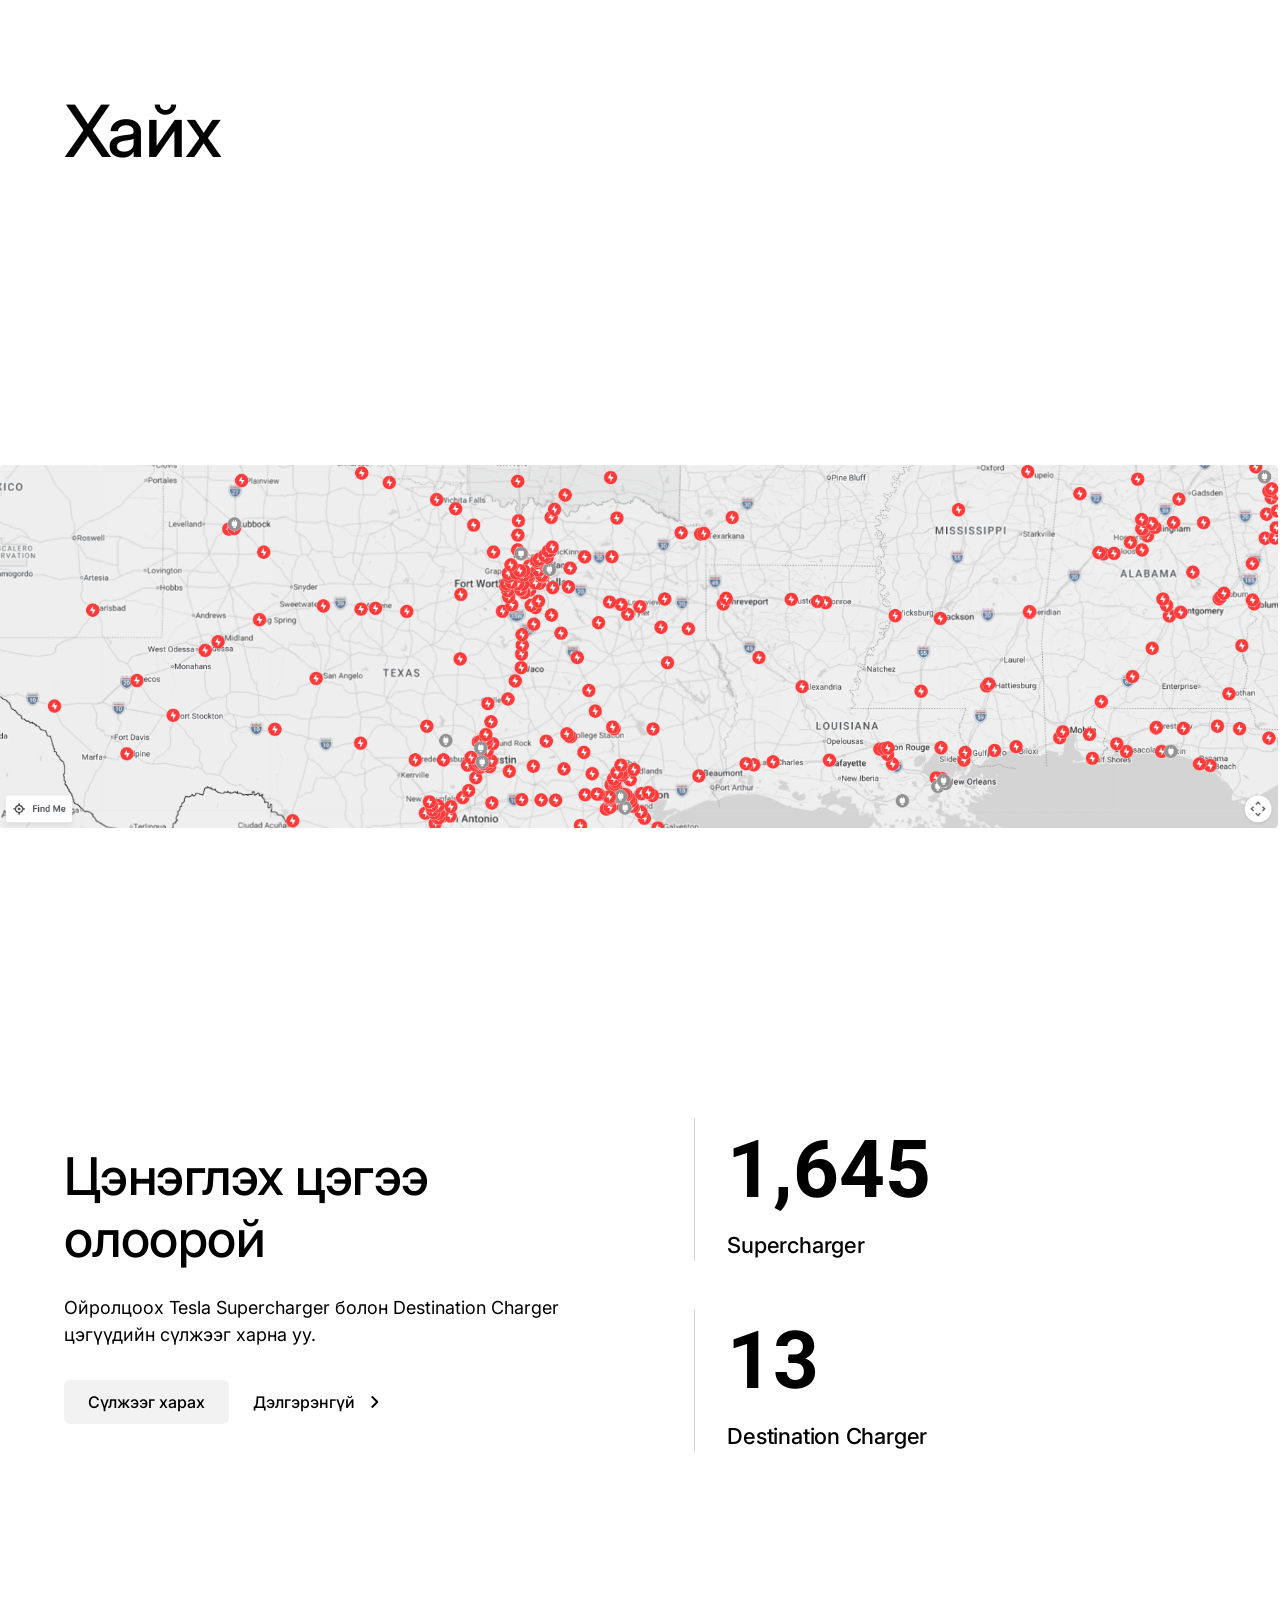
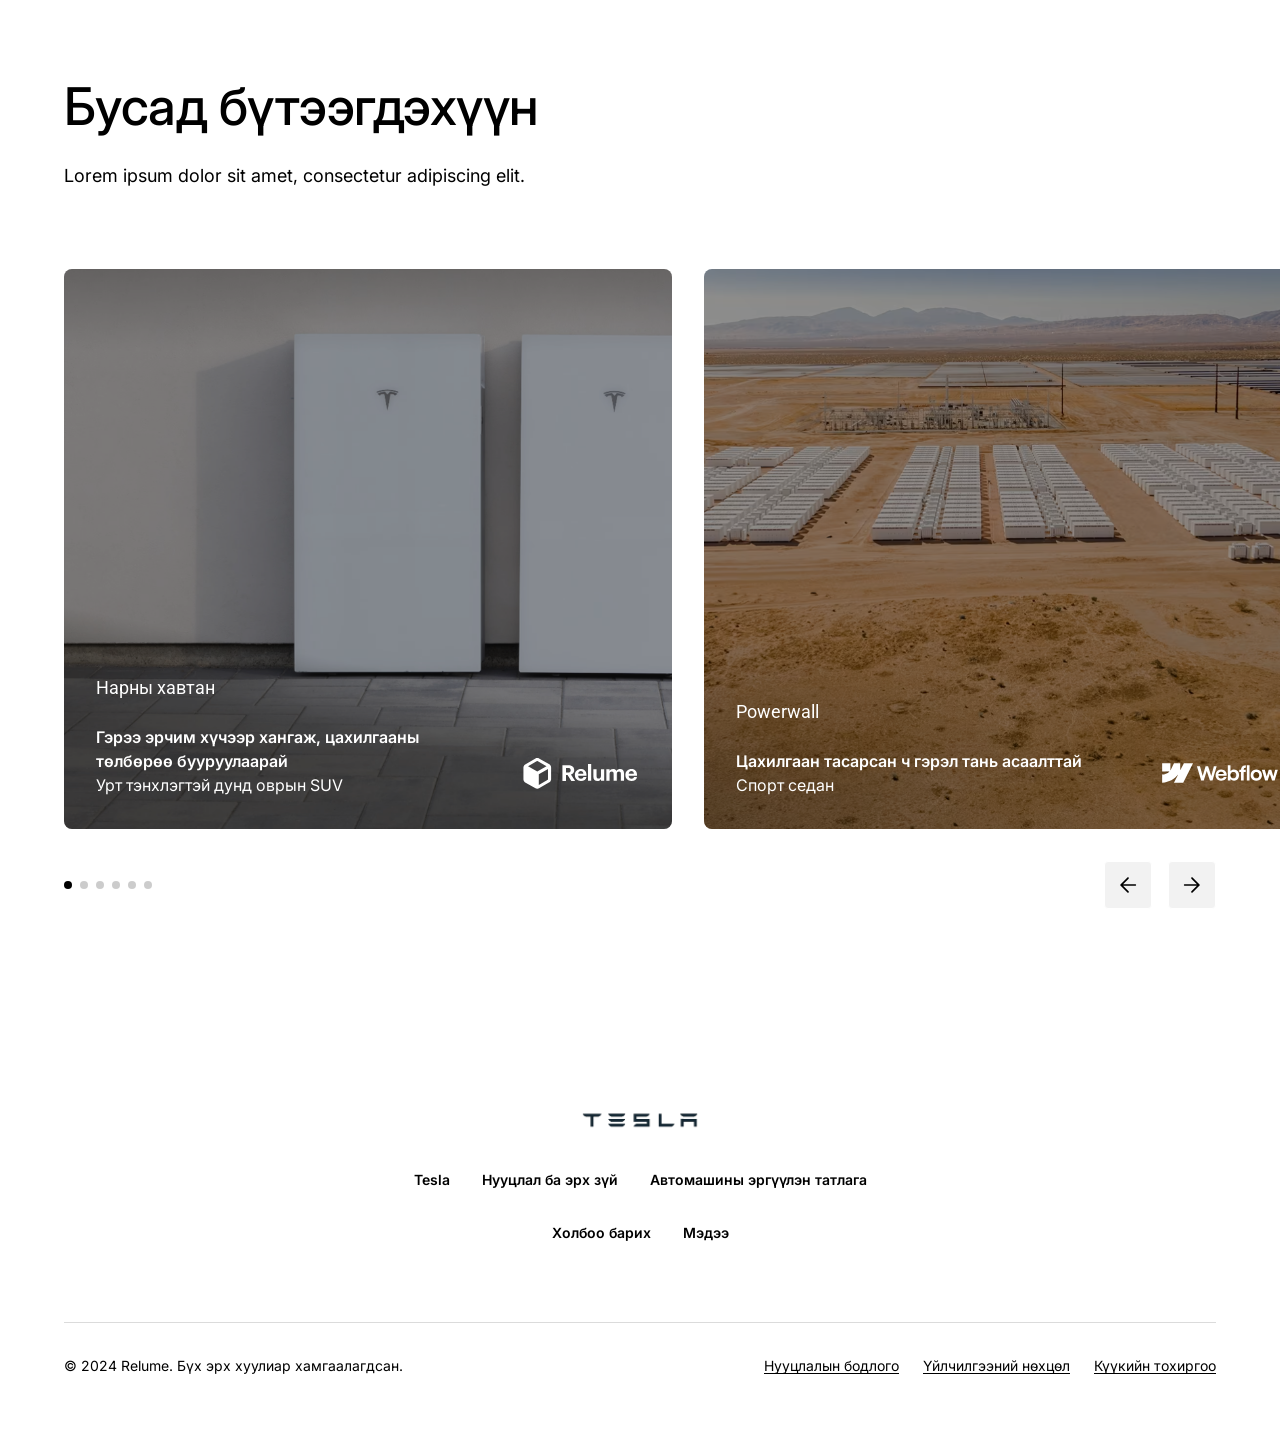
==== commit 2a2b520d: "model3 page" ====
--- a/index.html
+++ b/index.html
@@ -1,5 +1,5 @@
 <!doctype html>
-<html lang="en">
+<html lang="mn">
   <head>
     <meta charset="utf-8" />
     <meta name="viewport" content="width=device-width, initial-scale=1" />
@@ -15,24 +15,24 @@
   <body>
     <header class="navbar">
       <div class="navbar__brand">
-        <a class="logo" href="#" aria-label="Home">
-          <img src="assets/logo.svg" alt="Logo" width="70" height="36" />
+        <a class="logo" href="#" aria-label="Нүүр хуудас">
+          <img src="assets/logo-tesla.png" alt="Tesla" width="512" height="94" />
         </a>
       </div>
-      <input class="navbar__toggle" id="nav-toggle" type="checkbox" aria-label="Toggle navigation menu" />
-      <nav class="navbar__menu" aria-label="Main">
+      <input class="navbar__toggle" id="nav-toggle" type="checkbox" aria-label="Цэс нээх, хаах" />
+      <nav class="navbar__menu" aria-label="Үндсэн цэс">
         <ul class="navbar__links">
-          <li><a href="#">Vehicles</a></li>
-          <li><a href="#">Energy</a></li>
-          <li><a href="#">Charging</a></li>
+          <li><a href="#">Автомашин</a></li>
+          <li><a href="#">Эрчим хүч</a></li>
+          <li><a href="#">Цэнэглэлт</a></li>
           <li><a href="#">Robotaxi</a></li>
           <li><a href="#">Semi</a></li>
-          <li><a href="#">Discover</a></li>
-          <li><a href="#">Shop</a></li>
+          <li><a href="#">Танилцах</a></li>
+          <li><a href="#">Дэлгүүр</a></li>
         </ul>
       </nav>
       <div class="navbar__actions">
-        <a class="btn btn--primary btn--nav" href="#">Test drive</a>
+        <a class="btn btn--primary btn--nav" href="#">Туршиж жолоодох</a>
         <label class="navbar__icon" for="nav-toggle">
           <img src="assets/icons/close.svg" alt="" width="24" height="24" />
         </label>
@@ -41,15 +41,15 @@
 
     <main>
       <section class="hero">
-        <img class="hero__image" src="assets/images/hero-model-3.png" alt="Silver Tesla Model 3 driving on a desert road" />
+        <img class="hero__image" src="assets/images/hero-model-3.png" alt="Цөлийн замаар явж буй мөнгөлөг Tesla Model 3" />
         <div class="hero__content">
           <div class="hero__text">
             <h1 class="h1">Model 3</h1>
-            <p class="lead">1.99% APR Available</p>
+            <p class="lead">Жилийн 1.99% хүүтэй</p>
           </div>
           <div class="actions actions--hero">
-            <a class="btn btn--primary" href="#">Order now</a>
-            <a class="btn btn--secondary" href="#">Learn more</a>
+            <a class="btn btn--primary" href="#">Захиалах</a>
+            <a class="btn btn--secondary" href="model-3.html">Дэлгэрэнгүй</a>
           </div>
         </div>
       </section>
@@ -60,7 +60,7 @@
             <div class="fsd-card__content">
               <div class="fsd-card__body">
                 <div class="title-group">
-                  <h2 class="h2">Full Self-Driving (Supervised)</h2>
+                  <h2 class="h2">Бүрэн автомат жолоодлого (хяналттай)</h2>
                   <p class="lead">
                     Lorem ipsum dolor sit amet, consectetur adipiscing elit. Suspendisse varius enim in eros
                     elementum tristique. Duis cursus, mi quis viverra ornare, eros dolor interdum nulla, ut commodo
@@ -69,19 +69,19 @@
                 </div>
                 <dl class="fsd-card__stats">
                   <div class="fsd-card__stat">
+                    <dt>Цөөн мөргөлдөөн</dt>
                     <dd class="h2">7x</dd>
-                    <dt>Fewer Collisions</dt>
                   </div>
                   <div class="fsd-card__stat">
+                    <dt>Туулсан миль</dt>
                     <dd class="h2">17,100,500,100</dd>
-                    <dt>Miles Driven</dt>
                   </div>
                 </dl>
               </div>
               <div class="actions">
-                <a class="btn btn--secondary" href="#">Schedule Demo</a>
+                <a class="btn btn--secondary" href="#">Танилцуулга товлох</a>
                 <a class="btn btn--link" href="#">
-                  Learn more
+                  Дэлгэрэнгүй
                   <img src="assets/icons/chevron-right.svg" alt="" width="24" height="24" />
                 </a>
               </div>
@@ -91,7 +91,7 @@
                 <source media="(max-width: 991px)" srcset="assets/images/video-placeholder-mobile.png" />
                 <img class="fsd-card__image" src="assets/images/video-placeholder.png" alt="" loading="lazy" />
               </picture>
-              <a class="fsd-card__play" href="#" aria-label="Play video">
+              <a class="fsd-card__play" href="#" aria-label="Видео тоглуулах">
                 <img src="assets/icons/play-button.svg" alt="" width="64" height="64" />
               </a>
             </div>
@@ -102,32 +102,33 @@
       <section class="section" aria-labelledby="vehicles-title">
         <div class="container">
           <div class="title-group slider__title">
-            <h2 class="h2" id="vehicles-title">Vehicles</h2>
-            <p class="lead">Real experiences from Tesla drivers</p>
+            <h2 class="h2" id="vehicles-title">Автомашинууд</h2>
+            <p class="lead">Tesla жолоочдын бодит туршлага</p>
           </div>
         </div>
         <ul class="slider__track" tabindex="0" aria-labelledby="vehicles-title">
           <li class="card">
-            <img class="card__image" src="assets/images/vehicle-model-y-l.png" alt="White Tesla on a coastal road" loading="lazy" />
+            <img class="card__image" src="assets/images/vehicle-model-y-l.png" alt="Далайн эргийн замд яваа цагаан Tesla" loading="lazy" />
             <div class="card__content">
               <p class="card__title">Model Y L Premium</p>
               <div class="card__footer">
                 <div class="card__meta">
-                  <p class="card__name">Starting at $61,9902</p>
-                  <p>Long Wheelbase Midsize SUV</p>
-                </div>
-                <img class="card__logo" src="assets/logos/relume.svg" alt="Relume" width="120" height="48" loading="lazy" />
-              </div>
-            </div>
-          </li>
-          <li class="card">
-            <img class="card__image" src="assets/images/vehicle-model-3.png" alt="White Tesla with a roof rack on a forest road" loading="lazy" />
+                  <p class="card__name">$61,9902-оос эхэлнэ</p>
+                  <p>Урт тэнхлэгтэй дунд оврын SUV</p>
+                </div>
+                <img class="card__logo" src="assets/logos/relume.svg" alt="Relume" width="120" height="48" loading="lazy" />
+              </div>
+            </div>
+          </li>
+          <li class="card">
+            <a class="card__link" href="model-3.html" aria-label="Model 3-ын дэлгэрэнгүй"></a>
+            <img class="card__image" src="assets/images/vehicle-model-3.png" alt="Ойн замд яваа дээвэртээ тавиуртай цагаан Tesla" loading="lazy" />
             <div class="card__content">
               <p class="card__title">Model 3</p>
               <div class="card__footer">
                 <div class="card__meta">
-                  <p class="card__name">Lease from $439/mo</p>
-                  <p>Sport Sedan</p>
+                  <p class="card__name">Түрээс: сард $439-өөс</p>
+                  <p>Спорт седан</p>
                 </div>
                 <img class="card__logo" src="assets/logos/webflow.svg" alt="Webflow" width="120" height="48" loading="lazy" />
               </div>
@@ -139,47 +140,47 @@
               <p class="card__title">Model Y</p>
               <div class="card__footer">
                 <div class="card__meta">
-                  <p class="card__name">Lease from 1.929/mo</p>
-                  <p>Midsize SUV</p>
-                </div>
-                <img class="card__logo" src="assets/logos/relume.svg" alt="Relume" width="120" height="48" loading="lazy" />
-              </div>
-            </div>
-          </li>
-          <li class="card">
-            <img class="card__image" src="assets/images/card-placeholder.png" alt="" loading="lazy" />
-            <div class="card__content">
-              <p class="card__title">"The Model Y L Premium fits my family and all our gear. The range is honest, even in winter."</p>
+                  <p class="card__name">Түрээс: сард 1.929-өөс</p>
+                  <p>Дунд оврын SUV</p>
+                </div>
+                <img class="card__logo" src="assets/logos/relume.svg" alt="Relume" width="120" height="48" loading="lazy" />
+              </div>
+            </div>
+          </li>
+          <li class="card">
+            <img class="card__image" src="assets/images/card-placeholder.png" alt="" loading="lazy" />
+            <div class="card__content">
+              <p class="card__title">"Model Y L Premium-д манай гэр бүл, бүх ачаа тээш багтдаг. Өвөл ч гэсэн явах зай нь хэлснээрээ."</p>
               <div class="card__footer">
                 <div class="card__meta">
                   <p class="card__name">Sarah Johnson</p>
-                  <p>Model Y owner, New York</p>
-                </div>
-                <img class="card__logo" src="assets/logos/webflow.svg" alt="Webflow" width="120" height="48" loading="lazy" />
-              </div>
-            </div>
-          </li>
-          <li class="card">
-            <img class="card__image" src="assets/images/card-placeholder.png" alt="" loading="lazy" />
-            <div class="card__content">
-              <p class="card__title">"I drove the Semi for a week. It pulled a full load up the Grapevine without a hiccup. The future is here."</p>
+                  <p>Model Y эзэмшигч, Нью-Йорк</p>
+                </div>
+                <img class="card__logo" src="assets/logos/webflow.svg" alt="Webflow" width="120" height="48" loading="lazy" />
+              </div>
+            </div>
+          </li>
+          <li class="card">
+            <img class="card__image" src="assets/images/card-placeholder.png" alt="" loading="lazy" />
+            <div class="card__content">
+              <p class="card__title">"Би Semi-г долоо хоног жолоодсон. Бүрэн ачаатайгаар Grapevine-ий өгсүүрийг ямар ч саадгүй давсан. Ирээдүй аль хэдийн ирчихлээ."</p>
               <div class="card__footer">
                 <div class="card__meta">
                   <p class="card__name">Mike Chen</p>
-                  <p>Semi driver, California</p>
-                </div>
-                <img class="card__logo" src="assets/logos/relume.svg" alt="Relume" width="120" height="48" loading="lazy" />
-              </div>
-            </div>
-          </li>
-          <li class="card">
-            <img class="card__image" src="assets/images/card-placeholder.png" alt="" loading="lazy" />
-            <div class="card__content">
-              <p class="card__title">"The Supercharger network made a cross-country trip easy. We stopped, charged, and were back on the road in twenty minutes."</p>
+                  <p>Semi-ийн жолооч, Калифорни</p>
+                </div>
+                <img class="card__logo" src="assets/logos/relume.svg" alt="Relume" width="120" height="48" loading="lazy" />
+              </div>
+            </div>
+          </li>
+          <li class="card">
+            <img class="card__image" src="assets/images/card-placeholder.png" alt="" loading="lazy" />
+            <div class="card__content">
+              <p class="card__title">"Supercharger сүлжээний ачаар улс дамнасан аялал хялбар болсон. Зогсоод, цэнэглээд, хорин минутын дотор дахин замдаа гарсан."</p>
               <div class="card__footer">
                 <div class="card__meta">
                   <p class="card__name">Emily Davis</p>
-                  <p>Model 3 owner, Texas</p>
+                  <p>Model 3 эзэмшигч, Техас</p>
                 </div>
                 <img class="card__logo" src="assets/logos/webflow.svg" alt="Webflow" width="120" height="48" loading="lazy" />
               </div>
@@ -192,10 +193,10 @@
             <img src="assets/icons/slider-dots.svg" alt="" width="88" height="8" loading="lazy" />
           </picture>
           <div class="slider__buttons">
-            <button class="slider__button" type="button" aria-label="Previous vehicle">
+            <button class="slider__button" type="button" aria-label="Өмнөх автомашин">
               <img src="assets/icons/arrow-back.svg" alt="" width="24" height="24" />
             </button>
-            <button class="slider__button" type="button" aria-label="Next vehicle">
+            <button class="slider__button" type="button" aria-label="Дараагийн автомашин">
               <img src="assets/icons/arrow-forward.svg" alt="" width="24" height="24" />
             </button>
           </div>
@@ -206,14 +207,14 @@
         <div class="container split">
           <div class="split__column">
             <div class="title-group">
-              <h2 class="h2">Current Offers</h2>
-              <p class="lead">Explore limited-time offers on Tesla vehicles.</p>
+              <h2 class="h2">Одоогийн урамшуулал</h2>
+              <p class="lead">Tesla автомашины хугацаатай урамшууллуудтай танилцаарай.</p>
             </div>
             <div class="actions">
-              <a class="btn btn--primary" href="#">Learn More</a>
-            </div>
-          </div>
-          <img class="split__image" src="assets/images/current-offers.png" alt="Tesla Cybertruck, Model Y and Model 3 side by side" loading="lazy" />
+              <a class="btn btn--primary" href="#">Дэлгэрэнгүй</a>
+            </div>
+          </div>
+          <img class="split__image" src="assets/images/current-offers.png" alt="Зэрэгцэн зогсож буй Tesla Cybertruck, Model Y, Model 3" loading="lazy" />
         </div>
       </section>
 
@@ -221,14 +222,14 @@
         <div class="container split">
           <div class="split__column">
             <div class="title-group">
-              <h2 class="h2">2026 Annual Shareholder Meeting</h2>
-              <p class="lead">The future of Tesla is in your hands. Learn why your vote matters.</p>
+              <h2 class="h2">2026 оны хувьцаа эзэмшигчдийн ээлжит хурал</h2>
+              <p class="lead">Tesla-гийн ирээдүй таны гарт байна. Таны санал яагаад чухал болохыг мэдээрэй.</p>
             </div>
             <div class="actions">
-              <a class="btn btn--primary" href="#">Learn More</a>
-            </div>
-          </div>
-          <img class="split__image" src="assets/images/shareholder-meeting.png" alt="Rear view of a Tesla with a large wing and rocket thrusters" loading="lazy" />
+              <a class="btn btn--primary" href="#">Дэлгэрэнгүй</a>
+            </div>
+          </div>
+          <img class="split__image" src="assets/images/shareholder-meeting.png" alt="Том далавч, пуужингийн хөдөлгүүртэй Tesla-гийн ар тал" loading="lazy" />
         </div>
       </section>
 
@@ -237,31 +238,31 @@
           <article class="feature-card">
             <div class="feature-card__content">
               <div class="feature-card__text">
-                <h3 class="h5">Current Offers</h3>
-                <p>Explore limited-time offers on Tesla vehicles.</p>
+                <h3 class="h5">Одоогийн урамшуулал</h3>
+                <p>Tesla автомашины хугацаатай урамшууллуудтай танилцаарай.</p>
               </div>
               <a class="btn btn--link" href="#">
-                Learn more
+                Дэлгэрэнгүй
                 <img src="assets/icons/chevron-right.svg" alt="" width="24" height="24" />
               </a>
             </div>
             <div class="feature-card__media">
-              <img src="assets/images/current-offers.png" alt="Tesla Cybertruck, Model Y and Model 3 side by side" loading="lazy" />
+              <img src="assets/images/current-offers.png" alt="Зэрэгцэн зогсож буй Tesla Cybertruck, Model Y, Model 3" loading="lazy" />
             </div>
           </article>
           <article class="feature-card">
             <div class="feature-card__content">
               <div class="feature-card__text">
-                <h3 class="h5">2026 Annual Shareholder Meeting</h3>
-                <p>The future of Tesla is in your hands. Learn why your vote matters.</p>
+                <h3 class="h5">2026 оны хувьцаа эзэмшигчдийн ээлжит хурал</h3>
+                <p>Tesla-гийн ирээдүй таны гарт байна. Таны санал яагаад чухал болохыг мэдээрэй.</p>
               </div>
               <a class="btn btn--link" href="#">
-                Learn more
+                Дэлгэрэнгүй
                 <img src="assets/icons/chevron-right.svg" alt="" width="24" height="24" />
               </a>
             </div>
             <div class="feature-card__media">
-              <img src="assets/images/shareholder-meeting.png" alt="Rear view of a Tesla with a large wing and rocket thrusters" loading="lazy" />
+              <img src="assets/images/shareholder-meeting.png" alt="Том далавч, пуужингийн хөдөлгүүртэй Tesla-гийн ар тал" loading="lazy" />
             </div>
           </article>
         </div>
@@ -270,23 +271,23 @@
       <section class="find">
         <div class="section">
           <div class="container">
-            <h2 class="h1 find__title">Find</h2>
-          </div>
-        </div>
-        <img class="find__image" src="assets/images/charging-map.png" alt="Map of Tesla charging locations across the southern United States" loading="lazy" />
+            <h2 class="h1 find__title">Хайх</h2>
+          </div>
+        </div>
+        <img class="find__image" src="assets/images/charging-map.png" alt="АНУ-ын өмнөд хэсэг дэх Tesla цэнэглэх цэгүүдийн газрын зураг" loading="lazy" />
       </section>
 
       <section class="section">
         <div class="container stats">
           <div class="stats__intro">
             <div class="title-group">
-              <h2 class="h2">Find Your Charge</h2>
-              <p class="lead">View the network of Tesla Superchargers and Destination Chargers available near you.</p>
+              <h2 class="h2">Цэнэглэх цэгээ олоорой</h2>
+              <p class="lead">Ойролцоох Tesla Supercharger болон Destination Charger цэгүүдийн сүлжээг харна уу.</p>
             </div>
             <div class="actions">
-              <a class="btn btn--secondary" href="#">View Network</a>
+              <a class="btn btn--secondary" href="#">Сүлжээг харах</a>
               <a class="btn btn--link" href="#">
-                Learn more
+                Дэлгэрэнгүй
                 <img src="assets/icons/chevron-right.svg" alt="" width="24" height="24" />
               </a>
             </div>
@@ -294,11 +295,11 @@
           <div class="stats__list">
             <div class="stat">
               <p class="stat__value">1,645</p>
-              <p class="h6">Superchargers</p>
+              <p class="h6">Supercharger</p>
             </div>
             <div class="stat">
               <p class="stat__value">13</p>
-              <p class="h6">Destination Chargers</p>
+              <p class="h6">Destination Charger</p>
             </div>
           </div>
         </div>
@@ -307,32 +308,32 @@
       <section class="section" aria-labelledby="products-title">
         <div class="container">
           <div class="title-group slider__title">
-            <h2 class="h2" id="products-title">Other Products</h2>
+            <h2 class="h2" id="products-title">Бусад бүтээгдэхүүн</h2>
             <p class="lead">Lorem ipsum dolor sit amet, consectetur adipiscing elit.</p>
           </div>
         </div>
         <ul class="slider__track" tabindex="0" aria-labelledby="products-title">
           <li class="card">
-            <img class="card__image" src="assets/images/product-solar-panels.png" alt="Two Tesla battery units mounted on a wall" loading="lazy" />
-            <div class="card__content">
-              <p class="card__title">Solar Panels</p>
-              <div class="card__footer">
-                <div class="card__meta">
-                  <p class="card__name">Power Your Home and Reduce Your Electricity Bill</p>
-                  <p>Long Wheelbase Midsize SUV</p>
-                </div>
-                <img class="card__logo" src="assets/logos/relume.svg" alt="Relume" width="120" height="48" loading="lazy" />
-              </div>
-            </div>
-          </li>
-          <li class="card">
-            <img class="card__image" src="assets/images/product-powerwall.png" alt="Rows of Tesla battery units at a desert energy site" loading="lazy" />
+            <img class="card__image" src="assets/images/product-solar-panels.png" alt="Хананд суурилуулсан хоёр Tesla батарей" loading="lazy" />
+            <div class="card__content">
+              <p class="card__title">Нарны хавтан</p>
+              <div class="card__footer">
+                <div class="card__meta">
+                  <p class="card__name">Гэрээ эрчим хүчээр хангаж, цахилгааны төлбөрөө бууруулаарай</p>
+                  <p>Урт тэнхлэгтэй дунд оврын SUV</p>
+                </div>
+                <img class="card__logo" src="assets/logos/relume.svg" alt="Relume" width="120" height="48" loading="lazy" />
+              </div>
+            </div>
+          </li>
+          <li class="card">
+            <img class="card__image" src="assets/images/product-powerwall.png" alt="Цөл дэх эрчим хүчний талбайн Tesla батарейн эгнээнүүд" loading="lazy" />
             <div class="card__content">
               <p class="card__title">Powerwall</p>
               <div class="card__footer">
                 <div class="card__meta">
-                  <p class="card__name">Keep Your Lights On During Outages</p>
-                  <p>Sport Sedan</p>
+                  <p class="card__name">Цахилгаан тасарсан ч гэрэл тань асаалттай</p>
+                  <p>Спорт седан</p>
                 </div>
                 <img class="card__logo" src="assets/logos/webflow.svg" alt="Webflow" width="120" height="48" loading="lazy" />
               </div>
@@ -344,47 +345,47 @@
               <p class="card__title">Megapack</p>
               <div class="card__footer">
                 <div class="card__meta">
-                  <p class="card__name">Massive Batteries for Massive Energy Support</p>
-                  <p>Midsize SUV</p>
-                </div>
-                <img class="card__logo" src="assets/logos/relume.svg" alt="Relume" width="120" height="48" loading="lazy" />
-              </div>
-            </div>
-          </li>
-          <li class="card">
-            <img class="card__image" src="assets/images/card-placeholder.png" alt="" loading="lazy" />
-            <div class="card__content">
-              <p class="card__title">"The Model Y L Premium fits my family and all our gear. The range is honest, even in winter."</p>
+                  <p class="card__name">Их хэмжээний эрчим хүчний нөөцөд зориулсан том батарей</p>
+                  <p>Дунд оврын SUV</p>
+                </div>
+                <img class="card__logo" src="assets/logos/relume.svg" alt="Relume" width="120" height="48" loading="lazy" />
+              </div>
+            </div>
+          </li>
+          <li class="card">
+            <img class="card__image" src="assets/images/card-placeholder.png" alt="" loading="lazy" />
+            <div class="card__content">
+              <p class="card__title">"Model Y L Premium-д манай гэр бүл, бүх ачаа тээш багтдаг. Өвөл ч гэсэн явах зай нь хэлснээрээ."</p>
               <div class="card__footer">
                 <div class="card__meta">
                   <p class="card__name">Sarah Johnson</p>
-                  <p>Model Y owner, New York</p>
-                </div>
-                <img class="card__logo" src="assets/logos/webflow.svg" alt="Webflow" width="120" height="48" loading="lazy" />
-              </div>
-            </div>
-          </li>
-          <li class="card">
-            <img class="card__image" src="assets/images/card-placeholder.png" alt="" loading="lazy" />
-            <div class="card__content">
-              <p class="card__title">"I drove the Semi for a week. It pulled a full load up the Grapevine without a hiccup. The future is here."</p>
+                  <p>Model Y эзэмшигч, Нью-Йорк</p>
+                </div>
+                <img class="card__logo" src="assets/logos/webflow.svg" alt="Webflow" width="120" height="48" loading="lazy" />
+              </div>
+            </div>
+          </li>
+          <li class="card">
+            <img class="card__image" src="assets/images/card-placeholder.png" alt="" loading="lazy" />
+            <div class="card__content">
+              <p class="card__title">"Би Semi-г долоо хоног жолоодсон. Бүрэн ачаатайгаар Grapevine-ий өгсүүрийг ямар ч саадгүй давсан. Ирээдүй аль хэдийн ирчихлээ."</p>
               <div class="card__footer">
                 <div class="card__meta">
                   <p class="card__name">Mike Chen</p>
-                  <p>Semi driver, California</p>
-                </div>
-                <img class="card__logo" src="assets/logos/relume.svg" alt="Relume" width="120" height="48" loading="lazy" />
-              </div>
-            </div>
-          </li>
-          <li class="card">
-            <img class="card__image" src="assets/images/card-placeholder.png" alt="" loading="lazy" />
-            <div class="card__content">
-              <p class="card__title">"The Supercharger network made a cross-country trip easy. We stopped, charged, and were back on the road in twenty minutes."</p>
+                  <p>Semi-ийн жолооч, Калифорни</p>
+                </div>
+                <img class="card__logo" src="assets/logos/relume.svg" alt="Relume" width="120" height="48" loading="lazy" />
+              </div>
+            </div>
+          </li>
+          <li class="card">
+            <img class="card__image" src="assets/images/card-placeholder.png" alt="" loading="lazy" />
+            <div class="card__content">
+              <p class="card__title">"Supercharger сүлжээний ачаар улс дамнасан аялал хялбар болсон. Зогсоод, цэнэглээд, хорин минутын дотор дахин замдаа гарсан."</p>
               <div class="card__footer">
                 <div class="card__meta">
                   <p class="card__name">Emily Davis</p>
-                  <p>Model 3 owner, Texas</p>
+                  <p>Model 3 эзэмшигч, Техас</p>
                 </div>
                 <img class="card__logo" src="assets/logos/webflow.svg" alt="Webflow" width="120" height="48" loading="lazy" />
               </div>
@@ -397,10 +398,10 @@
             <img src="assets/icons/slider-dots.svg" alt="" width="88" height="8" loading="lazy" />
           </picture>
           <div class="slider__buttons">
-            <button class="slider__button" type="button" aria-label="Previous product">
+            <button class="slider__button" type="button" aria-label="Өмнөх бүтээгдэхүүн">
               <img src="assets/icons/arrow-back.svg" alt="" width="24" height="24" />
             </button>
-            <button class="slider__button" type="button" aria-label="Next product">
+            <button class="slider__button" type="button" aria-label="Дараагийн бүтээгдэхүүн">
               <img src="assets/icons/arrow-forward.svg" alt="" width="24" height="24" />
             </button>
           </div>
@@ -411,16 +412,16 @@
     <footer class="footer">
       <div class="container footer__container">
         <div class="footer__content">
-          <a class="logo" href="#" aria-label="Home">
-            <img src="assets/logo.svg" alt="Logo" width="70" height="36" />
+          <a class="logo" href="#" aria-label="Нүүр хуудас">
+            <img src="assets/logo-tesla.png" alt="Tesla" width="512" height="94" />
           </a>
-          <nav aria-label="Footer">
+          <nav aria-label="Хөлийн цэс">
             <ul class="footer__links">
               <li><a href="#">Tesla</a></li>
-              <li><a href="#">Privacy &amp; Legal</a></li>
-              <li><a href="#">Vehicle Recalls</a></li>
-              <li><a href="#">Contact</a></li>
-              <li><a href="#">News</a></li>
+              <li><a href="#">Нууцлал ба эрх зүй</a></li>
+              <li><a href="#">Автомашины эргүүлэн татлага</a></li>
+              <li><a href="#">Холбоо барих</a></li>
+              <li><a href="#">Мэдээ</a></li>
             </ul>
           </nav>
         </div>
@@ -428,11 +429,11 @@
         <div class="footer__credits">
           <img class="footer__divider" src="assets/divider.svg" alt="" />
           <div class="footer__row">
-            <p>© 2024 Relume. All rights reserved.</p>
+            <p>© 2024 Relume. Бүх эрх хуулиар хамгаалагдсан.</p>
             <ul class="footer__legal">
-              <li><a href="#">Privacy Policy</a></li>
-              <li><a href="#">Terms of Service</a></li>
-              <li><a href="#">Cookies Settings</a></li>
+              <li><a href="#">Нууцлалын бодлого</a></li>
+              <li><a href="#">Үйлчилгээний нөхцөл</a></li>
+              <li><a href="#">Күүкийн тохиргоо</a></li>
             </ul>
           </div>
         </div>
--- a/styles.css
+++ b/styles.css
@@ -129,6 +129,7 @@
 
 .actions {
   display: flex;
+  flex-wrap: wrap;
   align-items: center;
   gap: 24px;
 }
@@ -186,9 +187,15 @@
 
 .logo {
   display: flex;
-  justify-content: center;
-  width: 84px;
+  align-items: center;
+  width: 120px;
+  max-width: 100%;
   height: 36px;
+}
+
+.logo img {
+  width: 100%;
+  height: auto;
 }
 
 /* Navbar */
@@ -311,7 +318,8 @@
 .fsd-card__stat {
   display: flex;
   flex: 1 1 0;
-  flex-direction: column;
+  flex-direction: column-reverse;
+  justify-content: flex-end;
   gap: 8px;
   min-width: 0;
 }
@@ -389,6 +397,12 @@
   background: #00000066;
 }
 
+.card__link {
+  position: absolute;
+  inset: 0;
+  z-index: 2;
+}
+
 .card__image {
   position: absolute;
   inset: 0;
@@ -640,6 +654,214 @@
   text-decoration-skip-ink: none;
   text-decoration-thickness: from-font;
   text-underline-position: from-font;
+}
+
+/* Model 3 page */
+.btn--on-dark {
+  background: #00000080;
+  color: #ffffff;
+}
+
+.btn--on-dark:hover {
+  background: #000000a6;
+}
+
+.hero--end {
+  min-height: 640px;
+}
+
+.section-title {
+  max-width: 768px;
+  margin-bottom: var(--gap-split);
+}
+
+sup {
+  font-size: 0.7em;
+  line-height: 0;
+}
+
+.variants,
+.info-grid {
+  display: grid;
+  grid-template-columns: repeat(3, minmax(0, 1fr));
+  gap: 32px;
+}
+
+.variant-card {
+  display: flex;
+  flex-direction: column;
+  overflow: hidden;
+  border-radius: var(--radius);
+  background: var(--color-foreground);
+}
+
+.variant-card__image {
+  width: 100%;
+  height: 240px;
+  background: #ffffff;
+  object-fit: cover;
+}
+
+.variant-card__body {
+  display: flex;
+  flex-direction: column;
+  gap: 24px;
+  padding: 24px;
+}
+
+.facts {
+  display: flex;
+  flex-direction: column;
+  gap: 16px;
+  margin: 0;
+}
+
+.facts div {
+  display: flex;
+  flex-direction: column-reverse;
+}
+
+.info-card {
+  display: flex;
+  flex-direction: column;
+  gap: 24px;
+}
+
+.info-card img {
+  width: 100%;
+  aspect-ratio: 4 / 3;
+  border-radius: var(--radius);
+  object-fit: cover;
+}
+
+.info-card__text {
+  display: flex;
+  flex-direction: column;
+  gap: 8px;
+}
+
+.split--reverse {
+  flex-direction: row-reverse;
+}
+
+.prose {
+  display: flex;
+  flex-direction: column;
+  gap: 16px;
+}
+
+.detail-list {
+  display: flex;
+  flex-direction: column;
+  gap: 24px;
+}
+
+.detail-list__title {
+  font-size: inherit;
+  font-weight: 600;
+}
+
+.spec-table__wrap {
+  overflow-x: auto;
+}
+
+.spec-table__wrap:focus-visible {
+  outline: 2px solid var(--color-primary);
+  outline-offset: 2px;
+}
+
+.spec-table {
+  width: 100%;
+  min-width: 960px;
+  border-collapse: collapse;
+}
+
+.spec-table th,
+.spec-table td {
+  padding: 16px;
+  border-bottom: 1px solid var(--color-border);
+  font-weight: 400;
+  text-align: left;
+  vertical-align: top;
+}
+
+.spec-table thead th,
+.spec-table__group th {
+  font-weight: 600;
+}
+
+.spec-table__group th {
+  background: var(--color-foreground);
+}
+
+.footnotes {
+  display: flex;
+  flex-direction: column;
+  gap: 8px;
+  font-size: var(--text-small);
+}
+
+.footnotes ol {
+  display: flex;
+  flex-direction: column;
+  gap: 8px;
+  margin: 0;
+  padding-left: 20px;
+}
+
+.footnotes a {
+  text-decoration: underline;
+}
+
+/* The Mongolian menu labels are too wide for an inline navbar below this width. */
+@media (max-width: 1279px) {
+  .navbar__actions {
+    flex: none;
+    gap: 8px;
+  }
+
+  .navbar__toggle {
+    display: block;
+    position: absolute;
+    width: 1px;
+    height: 1px;
+    margin: 0;
+    opacity: 0;
+  }
+
+  .navbar__toggle:focus-visible ~ .navbar__actions .navbar__icon {
+    outline: 2px solid var(--color-primary);
+  }
+
+  .navbar__icon {
+    display: flex;
+    align-items: center;
+    justify-content: center;
+    width: 48px;
+    height: 48px;
+    cursor: pointer;
+  }
+
+  .navbar__menu {
+    display: none;
+    position: absolute;
+    top: 100%;
+    left: 0;
+    z-index: 10;
+    width: 100%;
+    padding: 8px var(--page-padding) 24px;
+    background: var(--color-background);
+  }
+
+  .navbar__toggle:checked ~ .navbar__menu {
+    display: block;
+  }
+
+  .navbar__links {
+    flex-direction: column;
+    align-items: flex-start;
+    gap: 16px;
+  }
 }
 
 /* Figma Mobile frame */
@@ -672,56 +894,8 @@
     padding-right: 12px;
   }
 
-  .navbar__actions {
-    flex: none;
-    gap: 8px;
-  }
-
   .btn--nav {
     padding: 3px 19px;
-  }
-
-  .navbar__toggle {
-    display: block;
-    position: absolute;
-    width: 1px;
-    height: 1px;
-    margin: 0;
-    opacity: 0;
-  }
-
-  .navbar__toggle:focus-visible ~ .navbar__actions .navbar__icon {
-    outline: 2px solid var(--color-primary);
-  }
-
-  .navbar__icon {
-    display: flex;
-    align-items: center;
-    justify-content: center;
-    width: 48px;
-    height: 48px;
-    cursor: pointer;
-  }
-
-  .navbar__menu {
-    display: none;
-    position: absolute;
-    top: 100%;
-    left: 0;
-    z-index: 10;
-    width: 100%;
-    padding: 8px var(--page-padding) 24px;
-    background: var(--color-background);
-  }
-
-  .navbar__toggle:checked ~ .navbar__menu {
-    display: block;
-  }
-
-  .navbar__links {
-    flex-direction: column;
-    align-items: flex-start;
-    gap: 16px;
   }
 
   .hero {
@@ -857,3 +1031,44 @@
     gap: 16px;
   }
 }
+
+@media (max-width: 359px) {
+  .btn--nav {
+    padding-inline: 9px;
+  }
+}
+
+/* Model 3 page, narrower screens */
+@media (max-width: 1199px) {
+  .variants,
+  .info-grid {
+    grid-template-columns: repeat(2, minmax(0, 1fr));
+  }
+}
+
+@media (max-width: 991px) {
+  .split--reverse {
+    flex-direction: column;
+  }
+
+  .hero--end {
+    min-height: 480px;
+  }
+
+  .spec-table {
+    min-width: 760px;
+  }
+
+  .spec-table th,
+  .spec-table td {
+    padding: 12px;
+  }
+}
+
+@media (max-width: 767px) {
+  .variants,
+  .info-grid {
+    grid-template-columns: minmax(0, 1fr);
+    gap: 24px;
+  }
+}
